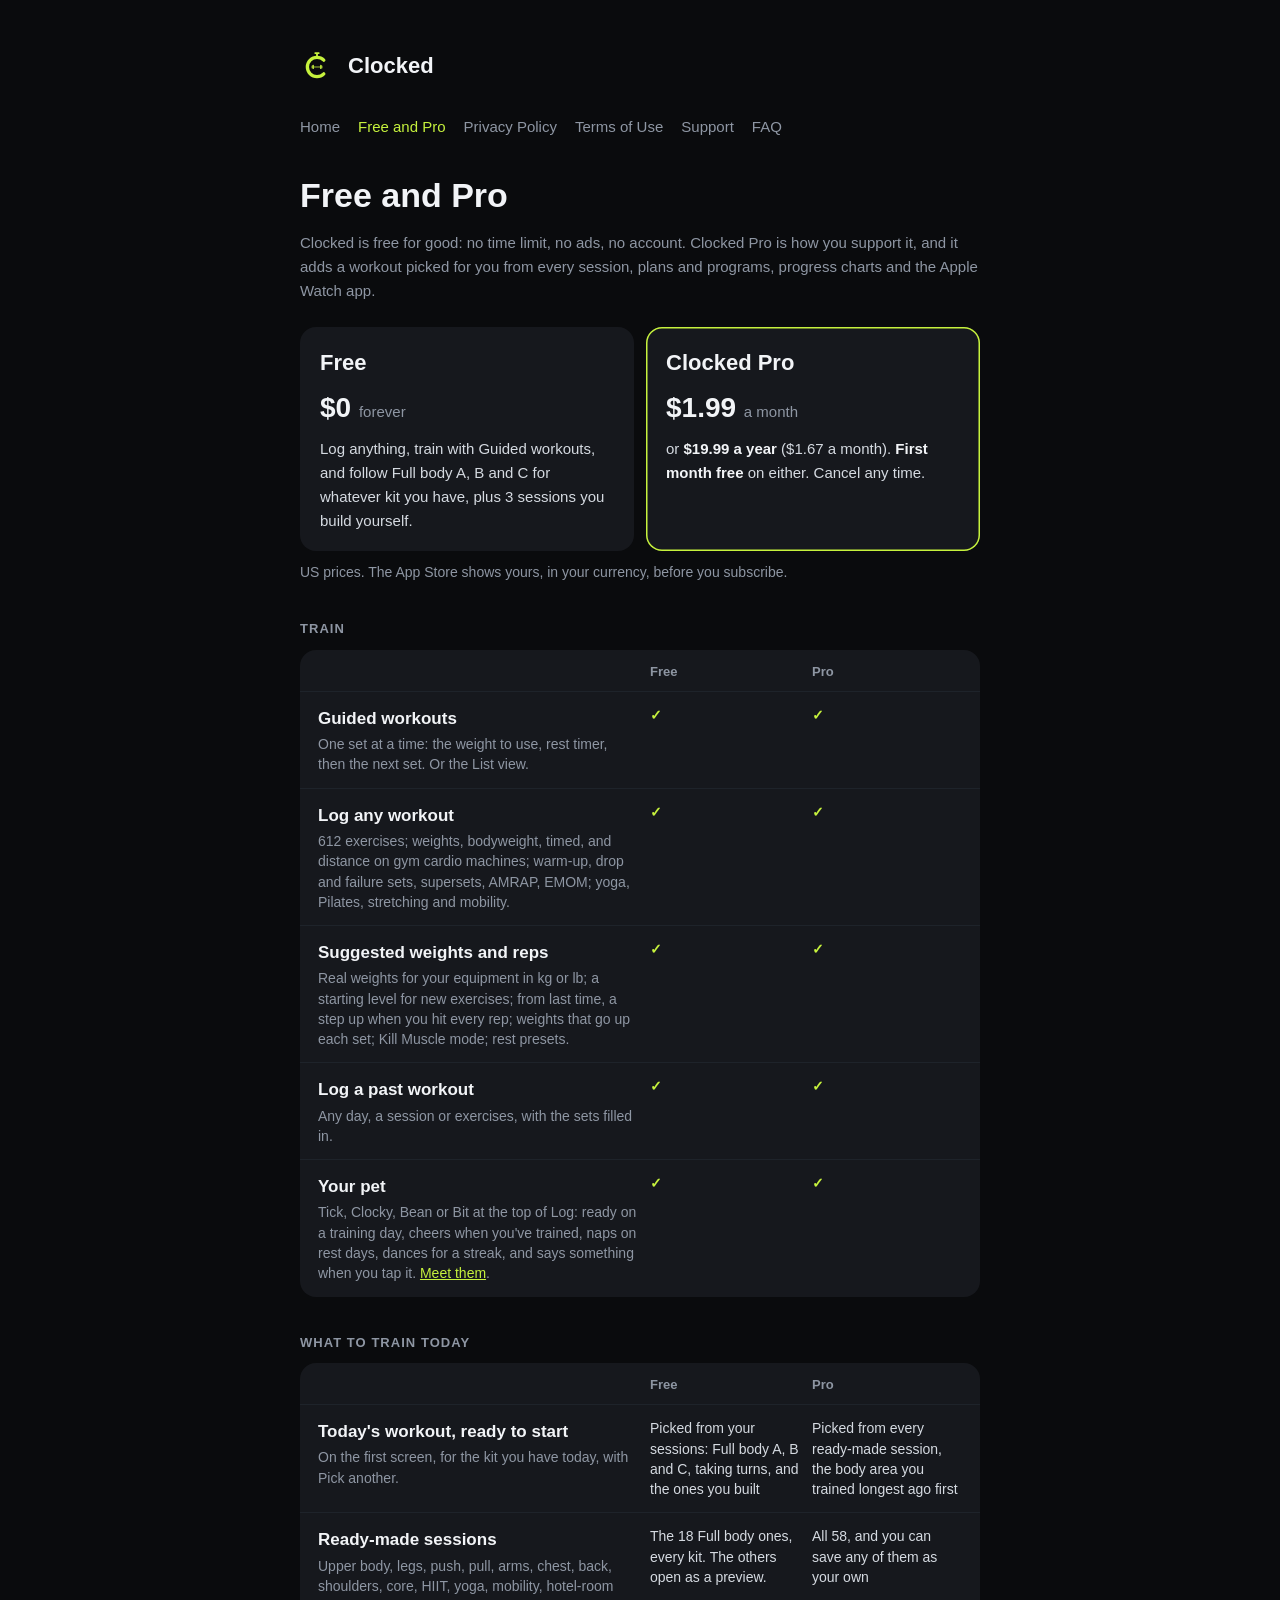
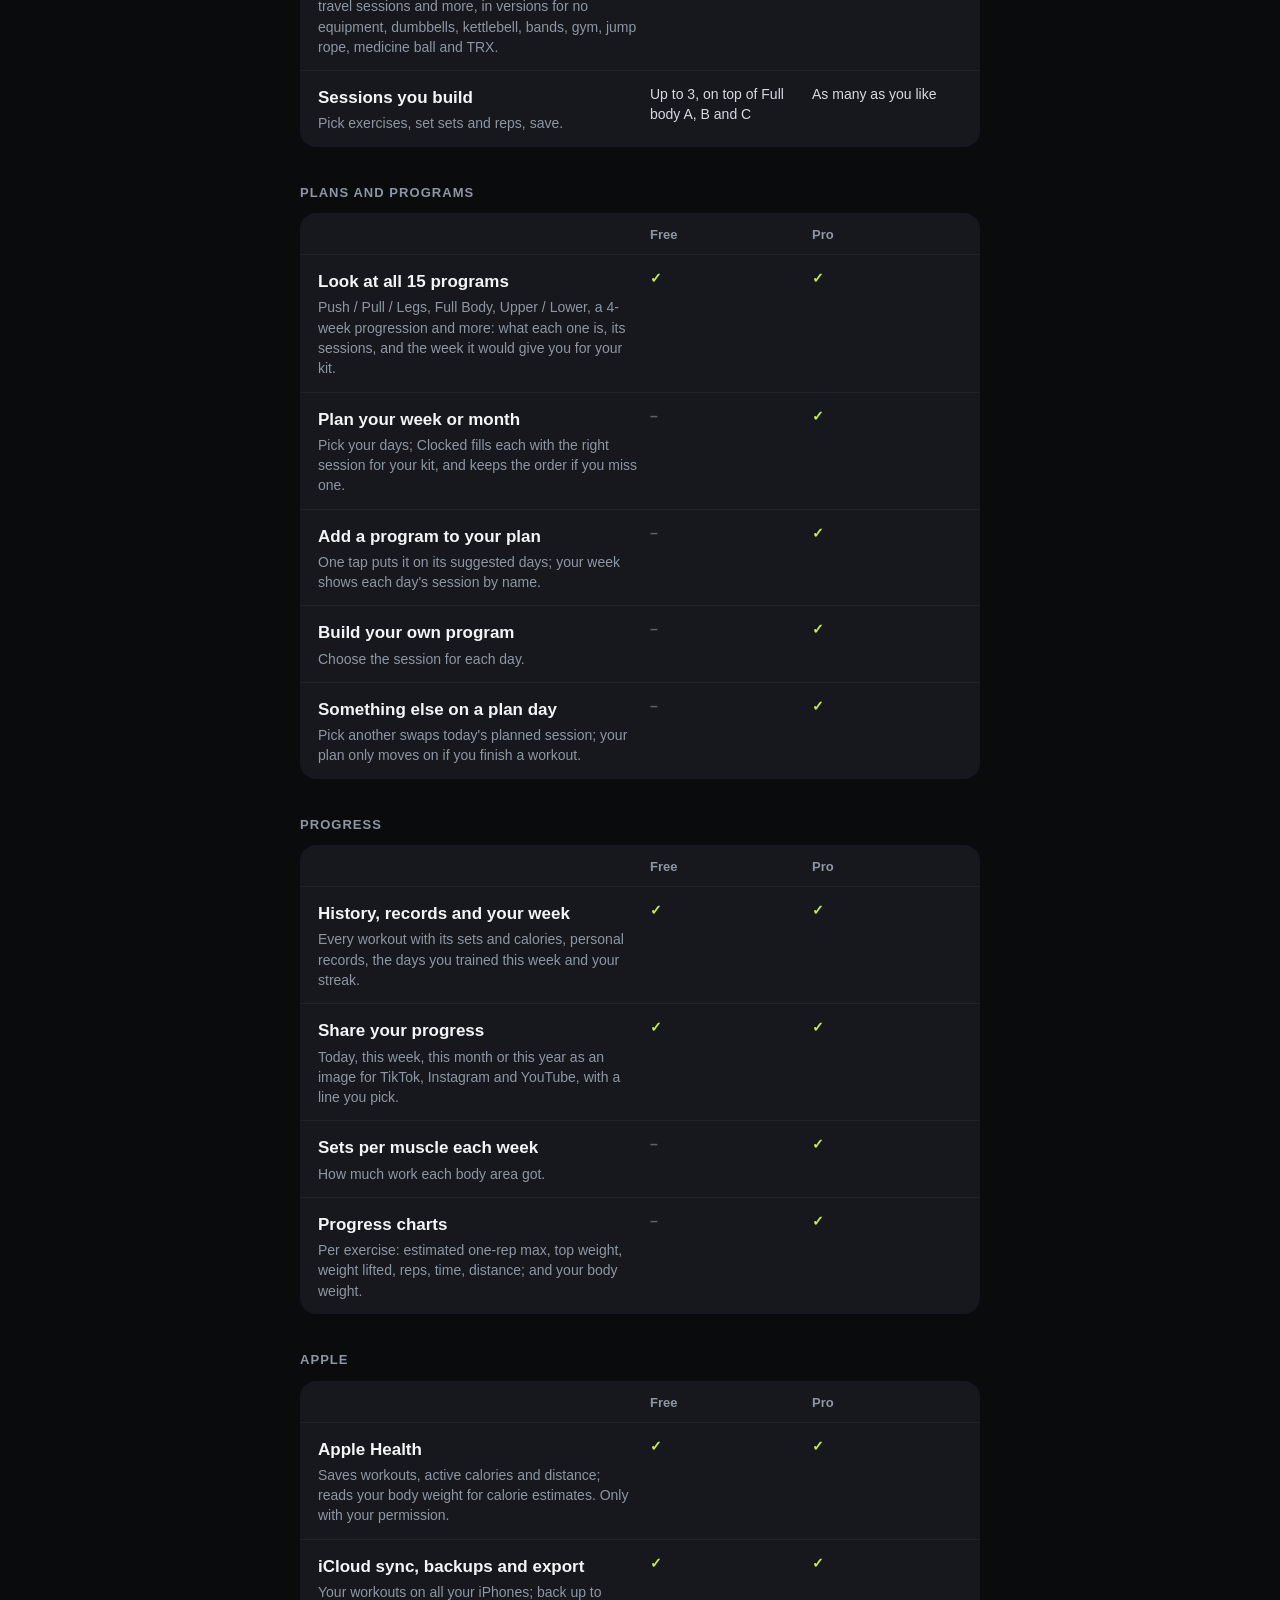
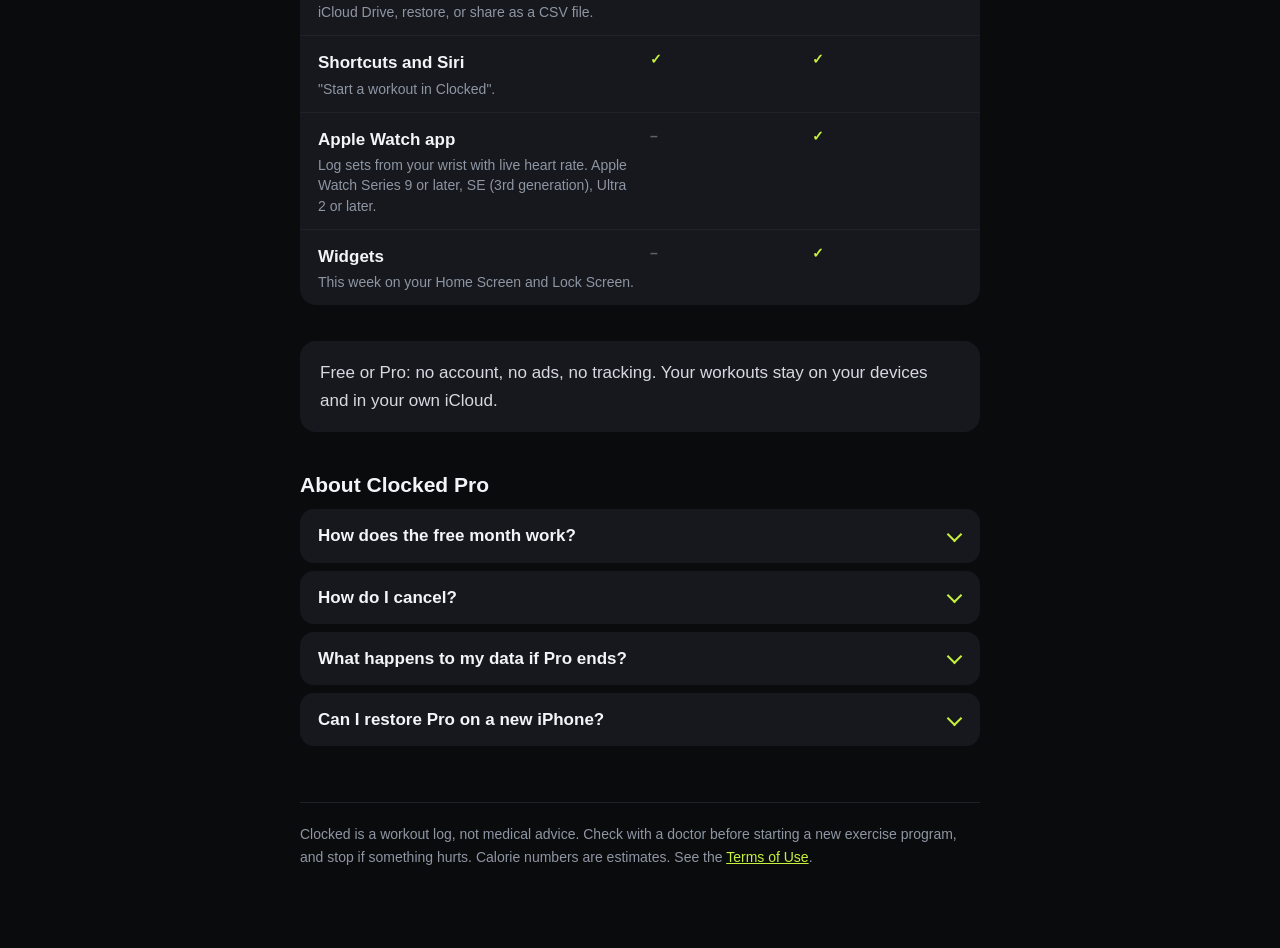
==== free-and-pro.html @ 3c55209e "612 exercises Co-Authored-By: Claude Opus 5.5 <noreply@anthropic.com>" ====
<!doctype html>
<html lang="en">
<head>
<meta charset="utf-8">
<meta name="viewport" content="width=device-width, initial-scale=1">
<title>Free and Pro · Clocked</title>
<link rel="icon" href="icon-180.png">
<link rel="apple-touch-icon" href="icon-180.png">
<meta name="description" content="What Clocked gives you for free, forever, and what Clocked Pro adds. Pro is $1.99 a month or $19.99 a year in the US, with the first month free.">
<link rel="stylesheet" href="style.css">
<style>
  .plans { display: grid; grid-template-columns: 1fr 1fr; gap: 12px; margin: 24px 0 8px; }
  .plan { background: var(--card); border-radius: 16px; padding: 18px 20px; }
  .plan.pro { box-shadow: inset 0 0 0 1.5px var(--accent); }
  .plan h2 { margin: 0 0 4px; font-size: 22px; }
  .plan .price { font-size: 28px; font-weight: 700; color: var(--text); margin: 6px 0 2px; }
  .plan .price small { font-size: 15px; font-weight: 500; color: var(--muted); }
  .plan p { margin: 6px 0 0; font-size: 15px; }
  .group { margin: 36px 0 0; }
  .group h3 { font-size: 13px; font-weight: 700; letter-spacing: 0.08em; text-transform: uppercase; color: var(--muted); margin: 0 0 10px; }
  .table { background: var(--card); border-radius: 16px; overflow: hidden; }
  .head, .row { display: grid; grid-template-columns: minmax(0, 1fr) 150px 150px; gap: 12px; padding: 13px 18px; align-items: start; }
  .head { font-size: 13px; font-weight: 700; color: var(--muted); padding-top: 12px; padding-bottom: 8px; }
  .row { border-top: 1px solid #1E232A; }
  .row .what b { display: block; color: var(--text); font-weight: 600; }
  .row .what span { display: block; color: var(--muted); font-size: 14px; line-height: 1.45; margin-top: 2px; }
  .cell { font-size: 14px; line-height: 1.45; color: #D5DAE1; }
  .yes { color: var(--accent); font-weight: 700; }
  .no { color: #5B626D; font-weight: 700; }
  .k { display: none; color: var(--muted); font-size: 12px; font-weight: 700; letter-spacing: 0.04em; text-transform: uppercase; }
  .note { font-size: 14px; color: var(--muted); margin-top: 10px; }
  @media (max-width: 560px) {
    .plans { grid-template-columns: 1fr; }
    .head { display: none; }
    .row { grid-template-columns: 1fr 1fr; }
    .row .what { grid-column: 1 / -1; }
    .k { display: block; margin-bottom: 2px; }
  }
</style>
</head>
<body>
<main>
<header><svg class="mark" viewBox="0 0 100 100" aria-hidden="true"><path d="M70.03 32.9 A28.32 28.32 0 1 0 70.03 72.96" fill="none" stroke="#C6F23D" stroke-width="9.77" stroke-linecap="round"/><path d="M35.94 52.93 H64.06" fill="none" stroke="#C6F23D" stroke-width="2.34" stroke-linecap="round"/><g fill="#C6F23D"><rect x="47.27" y="13.87" width="5.47" height="6.84" rx="0.98"/><rect x="42.19" y="9.77" width="15.62" height="4.88" rx="2.44"/><rect x="34.38" y="48.87" width="2.34" height="8.12" rx="0.94"/><rect x="37.03" y="46.68" width="3.75" height="12.5" rx="1.41"/><rect x="59.22" y="46.68" width="3.75" height="12.5" rx="1.41"/><rect x="63.28" y="48.87" width="2.34" height="8.12" rx="0.94"/></g></svg><a href="./">Clocked</a></header>
<nav><a href="./">Home</a><a href="free-and-pro.html" aria-current="page">Free and Pro</a><a href="privacy.html">Privacy Policy</a><a href="terms.html">Terms of Use</a><a href="support.html">Support</a><a href="support.html#faq">FAQ</a></nav>

<h1>Free and Pro</h1>
<p class="muted">Clocked is free for good: no time limit, no ads, no account. Clocked Pro is how you support it, and it adds a workout picked for you from every session, plans and programs, progress charts and the Apple Watch app.</p>

<div class="plans">
  <div class="plan">
    <h2>Free</h2>
    <div class="price">$0 <small>forever</small></div>
    <p>Log anything, train with Guided workouts, and follow Full body A, B and C for whatever kit you have, plus 3 sessions you build yourself.</p>
  </div>
  <div class="plan pro">
    <h2>Clocked Pro</h2>
    <div class="price">$1.99 <small>a month</small></div>
    <p>or <b style="color:var(--text)">$19.99 a year</b> ($1.67 a month). <b style="color:var(--text)">First month free</b> on either. Cancel any time.</p>
  </div>
</div>
<p class="note">US prices. The App Store shows yours, in your currency, before you subscribe.</p>

<div class="group">
  <h3>Train</h3>
  <div class="table">
    <div class="head"><span></span><span>Free</span><span>Pro</span></div>
    <div class="row"><div class="what"><b>Guided workouts</b><span>One set at a time: the weight to use, rest timer, then the next set. Or the List view.</span></div><div class="cell"><span class="k">Free</span><span class="yes">✓</span></div><div class="cell"><span class="k">Pro</span><span class="yes">✓</span></div></div>
    <div class="row"><div class="what"><b>Log any workout</b><span>612 exercises; weights, bodyweight, timed, and distance on gym cardio machines; warm-up, drop and failure sets, supersets, AMRAP, EMOM; yoga, Pilates, stretching and mobility.</span></div><div class="cell"><span class="k">Free</span><span class="yes">✓</span></div><div class="cell"><span class="k">Pro</span><span class="yes">✓</span></div></div>
    <div class="row"><div class="what"><b>Suggested weights and reps</b><span>Real weights for your equipment in kg or lb; a starting level for new exercises; from last time, a step up when you hit every rep; weights that go up each set; Kill Muscle mode; rest presets.</span></div><div class="cell"><span class="k">Free</span><span class="yes">✓</span></div><div class="cell"><span class="k">Pro</span><span class="yes">✓</span></div></div>
    <div class="row"><div class="what"><b>Log a past workout</b><span>Any day, a session or exercises, with the sets filled in.</span></div><div class="cell"><span class="k">Free</span><span class="yes">✓</span></div><div class="cell"><span class="k">Pro</span><span class="yes">✓</span></div></div>
    <div class="row"><div class="what"><b>Your pet</b><span>Tick, Clocky, Bean or Bit at the top of Log: ready on a training day, cheers when you've trained, naps on rest days, dances for a streak, and says something when you tap it. <a href="./#pets">Meet them</a>.</span></div><div class="cell"><span class="k">Free</span><span class="yes">✓</span></div><div class="cell"><span class="k">Pro</span><span class="yes">✓</span></div></div>
  </div>
</div>

<div class="group">
  <h3>What to train today</h3>
  <div class="table">
    <div class="head"><span></span><span>Free</span><span>Pro</span></div>
    <div class="row"><div class="what"><b>Today's workout, ready to start</b><span>On the first screen, for the kit you have today, with Pick another.</span></div><div class="cell"><span class="k">Free</span>Picked from your sessions: Full body A, B and C, taking turns, and the ones you built</div><div class="cell"><span class="k">Pro</span>Picked from every ready-made session, the body area you trained longest ago first</div></div>
    <div class="row"><div class="what"><b>Ready-made sessions</b><span>Upper body, legs, push, pull, arms, chest, back, shoulders, core, HIIT, yoga, mobility, hotel-room travel sessions and more, in versions for no equipment, dumbbells, kettlebell, bands, gym, jump rope, medicine ball and TRX.</span></div><div class="cell"><span class="k">Free</span>The 18 Full body ones, every kit. The others open as a preview.</div><div class="cell"><span class="k">Pro</span>All 58, and you can save any of them as your own</div></div>
    <div class="row"><div class="what"><b>Sessions you build</b><span>Pick exercises, set sets and reps, save.</span></div><div class="cell"><span class="k">Free</span>Up to 3, on top of Full body A, B and C</div><div class="cell"><span class="k">Pro</span>As many as you like</div></div>
  </div>
</div>

<div class="group">
  <h3>Plans and programs</h3>
  <div class="table">
    <div class="head"><span></span><span>Free</span><span>Pro</span></div>
    <div class="row"><div class="what"><b>Look at all 15 programs</b><span>Push / Pull / Legs, Full Body, Upper / Lower, a 4-week progression and more: what each one is, its sessions, and the week it would give you for your kit.</span></div><div class="cell"><span class="k">Free</span><span class="yes">✓</span></div><div class="cell"><span class="k">Pro</span><span class="yes">✓</span></div></div>
    <div class="row"><div class="what"><b>Plan your week or month</b><span>Pick your days; Clocked fills each with the right session for your kit, and keeps the order if you miss one.</span></div><div class="cell"><span class="k">Free</span><span class="no">–</span></div><div class="cell"><span class="k">Pro</span><span class="yes">✓</span></div></div>
    <div class="row"><div class="what"><b>Add a program to your plan</b><span>One tap puts it on its suggested days; your week shows each day's session by name.</span></div><div class="cell"><span class="k">Free</span><span class="no">–</span></div><div class="cell"><span class="k">Pro</span><span class="yes">✓</span></div></div>
    <div class="row"><div class="what"><b>Build your own program</b><span>Choose the session for each day.</span></div><div class="cell"><span class="k">Free</span><span class="no">–</span></div><div class="cell"><span class="k">Pro</span><span class="yes">✓</span></div></div>
    <div class="row"><div class="what"><b>Something else on a plan day</b><span>Pick another swaps today's planned session; your plan only moves on if you finish a workout.</span></div><div class="cell"><span class="k">Free</span><span class="no">–</span></div><div class="cell"><span class="k">Pro</span><span class="yes">✓</span></div></div>
  </div>
</div>

<div class="group">
  <h3>Progress</h3>
  <div class="table">
    <div class="head"><span></span><span>Free</span><span>Pro</span></div>
    <div class="row"><div class="what"><b>History, records and your week</b><span>Every workout with its sets and calories, personal records, the days you trained this week and your streak.</span></div><div class="cell"><span class="k">Free</span><span class="yes">✓</span></div><div class="cell"><span class="k">Pro</span><span class="yes">✓</span></div></div>
    <div class="row"><div class="what"><b>Share your progress</b><span>Today, this week, this month or this year as an image for TikTok, Instagram and YouTube, with a line you pick.</span></div><div class="cell"><span class="k">Free</span><span class="yes">✓</span></div><div class="cell"><span class="k">Pro</span><span class="yes">✓</span></div></div>
    <div class="row"><div class="what"><b>Sets per muscle each week</b><span>How much work each body area got.</span></div><div class="cell"><span class="k">Free</span><span class="no">–</span></div><div class="cell"><span class="k">Pro</span><span class="yes">✓</span></div></div>
    <div class="row"><div class="what"><b>Progress charts</b><span>Per exercise: estimated one-rep max, top weight, weight lifted, reps, time, distance; and your body weight.</span></div><div class="cell"><span class="k">Free</span><span class="no">–</span></div><div class="cell"><span class="k">Pro</span><span class="yes">✓</span></div></div>
  </div>
</div>

<div class="group">
  <h3>Apple</h3>
  <div class="table">
    <div class="head"><span></span><span>Free</span><span>Pro</span></div>
    <div class="row"><div class="what"><b>Apple Health</b><span>Saves workouts, active calories and distance; reads your body weight for calorie estimates. Only with your permission.</span></div><div class="cell"><span class="k">Free</span><span class="yes">✓</span></div><div class="cell"><span class="k">Pro</span><span class="yes">✓</span></div></div>
    <div class="row"><div class="what"><b>iCloud sync, backups and export</b><span>Your workouts on all your iPhones; back up to iCloud Drive, restore, or share as a CSV file.</span></div><div class="cell"><span class="k">Free</span><span class="yes">✓</span></div><div class="cell"><span class="k">Pro</span><span class="yes">✓</span></div></div>
    <div class="row"><div class="what"><b>Shortcuts and Siri</b><span>"Start a workout in Clocked".</span></div><div class="cell"><span class="k">Free</span><span class="yes">✓</span></div><div class="cell"><span class="k">Pro</span><span class="yes">✓</span></div></div>
    <div class="row"><div class="what"><b>Apple Watch app</b><span>Log sets from your wrist with live heart rate. Apple Watch Series 9 or later, SE (3rd generation), Ultra 2 or later.</span></div><div class="cell"><span class="k">Free</span><span class="no">–</span></div><div class="cell"><span class="k">Pro</span><span class="yes">✓</span></div></div>
    <div class="row"><div class="what"><b>Widgets</b><span>This week on your Home Screen and Lock Screen.</span></div><div class="cell"><span class="k">Free</span><span class="no">–</span></div><div class="cell"><span class="k">Pro</span><span class="yes">✓</span></div></div>
  </div>
</div>

<div class="card" style="margin-top:36px">
<p style="margin:0">Free or Pro: no account, no ads, no tracking. Your workouts stay on your devices and in your own iCloud.</p>
</div>

<h2>About Clocked Pro</h2>
<div class="faq">
<details><summary>How does the free month work?</summary><p>New subscribers get the first month free on the yearly or the monthly plan. You'll see the price before you confirm. Cancel at least 24 hours before the month ends and you won't be charged.</p></details>
<details><summary>How do I cancel?</summary><p>In iPhone Settings → your name → Subscriptions → Clocked, or in Clocked → Settings → Clocked Pro → Manage subscription. Pro stays until the end of the period you've paid for.</p></details>
<details><summary>What happens to my data if Pro ends?</summary><p>Nothing is deleted. Every workout, record and session stays, and everything in the Free column keeps working. A plan you made waits until Pro comes back, and your Apple Watch, widgets and charts come back too.</p></details>
<details><summary>Can I restore Pro on a new iPhone?</summary><p>Yes. Sign in with the same Apple Account, then Clocked → Settings → Clocked Pro → Restore purchases.</p></details>
</div>

<footer>Clocked is a workout log, not medical advice. Check with a doctor before starting a new exercise program, and stop if something hurts. Calorie numbers are estimates. See the <a href="terms.html">Terms of Use</a>.</footer>
</main>
</body>
</html>
---- style.css ----
:root {
  --bg: #0A0B0D; --card: #16181D; --text: #F2F4F7; --muted: #8E96A3; --accent: #C6F23D;
}
* { box-sizing: border-box; }
html { -webkit-text-size-adjust: 100%; }
body {
  margin: 0; background: var(--bg); color: var(--text);
  font: 17px/1.6 -apple-system, BlinkMacSystemFont, "SF Pro Text", "Segoe UI", Roboto, sans-serif;
}
main { max-width: 720px; margin: 0 auto; padding: 48px 20px 80px; }
header { display: flex; align-items: center; gap: 14px; margin-bottom: 32px; }
header a { color: var(--text); text-decoration: none; font-weight: 700; font-size: 22px; }
.mark { width: 34px; height: 34px; }
nav { display: flex; flex-wrap: wrap; gap: 8px 18px; margin: 0 0 36px; }
nav a { color: var(--muted); text-decoration: none; font-size: 15px; }
nav a:hover, nav a[aria-current] { color: var(--accent); }
h1 { font-size: 34px; line-height: 1.2; margin: 0 0 8px; }
h2 { font-size: 21px; margin: 36px 0 8px; }
p, li { color: #D5DAE1; }
.muted, .meta { color: var(--muted); font-size: 15px; }
a { color: var(--accent); }
.card { background: var(--card); border-radius: 16px; padding: 18px 20px; margin: 20px 0; }
ul { padding-left: 22px; }
.hero { text-align: center; padding: 40px 0 8px; }
.hero .mark { width: 96px; height: 96px; }
.hero h1 { font-size: 44px; margin-top: 16px; }
.features { display: grid; gap: 10px; margin: 24px 0; padding: 0; list-style: none; }
.features li { background: var(--card); border-radius: 14px; padding: 12px 16px; color: var(--text); }
.links { display: grid; gap: 12px; margin-top: 36px; }
.links a { display: block; background: var(--card); border-radius: 16px; padding: 16px 20px; color: var(--text); text-decoration: none; font-weight: 600; }
.links a span { display: block; color: var(--muted); font-weight: 400; font-size: 15px; }
footer { margin-top: 56px; color: var(--muted); font-size: 14px; border-top: 1px solid #1E232A; padding-top: 20px; }
.faq { margin: 8px 0 0; }
.faq h3 { font-size: 13px; font-weight: 700; letter-spacing: 0.08em; text-transform: uppercase; color: var(--muted); margin: 28px 0 8px; }
.faq details { background: var(--card); border-radius: 14px; margin: 8px 0; }
.faq summary { list-style: none; cursor: pointer; position: relative; min-height: 48px; padding: 13px 48px 13px 18px; font-weight: 600; color: var(--text); border-radius: 14px; }
.faq summary::-webkit-details-marker { display: none; }
.faq summary::after { content: ""; position: absolute; right: 20px; top: 50%; width: 9px; height: 9px; margin-top: -7px; border-right: 2px solid var(--accent); border-bottom: 2px solid var(--accent); transform: rotate(45deg); transition: transform 0.2s ease; }
.faq details[open] summary::after { margin-top: -2px; transform: rotate(-135deg); }
.faq summary:hover { color: var(--accent); }
.faq summary:focus-visible { outline: 2px solid var(--accent); outline-offset: 2px; }
.faq details > p, .faq details > ul { margin: 0; padding: 0 18px 16px; }
.faq details > ul { padding-left: 40px; }
.faq details > p + p { padding-top: 0; margin-top: -6px; }
.more { margin: 16px 0 0; }
/* Pets: one hops across the stage, turns round at the edges and spins into the next every 3 seconds (Tick, Clocky,
   Bean, Bit); the lineup bobs and blinks. CSS only, still with Reduce Motion. */
.pet-stage { position: relative; height: 220px; background: var(--card); border-radius: 16px; margin: 16px 0 12px; overflow: hidden; }
.pet-stage::after { content: ""; position: absolute; left: 16px; right: 16px; bottom: 30px; height: 2px; border-radius: 1px; background: #22262E; }
.pet-runner { position: absolute; bottom: 24px; left: 12px; width: 124px; height: 124px; animation: pet-run 12s ease-in-out infinite; }
.pet-hop { position: relative; width: 100%; height: 100%; transform-origin: 50% 100%; animation: pet-hop .75s cubic-bezier(.3, 0, .7, 1) infinite; }
.pet-layer { position: absolute; inset: 0; opacity: 0; transform-origin: 50% 70%;
  animation: pet-turn 12s steps(1, end) infinite, pet-arrive 3s ease-out infinite; }
.pet-layer.pet-tick { opacity: 1; animation-delay: 0s, 0s; }
.pet-layer.pet-clocky { animation-delay: -9s, 0s; }
.pet-layer.pet-bean { animation-delay: -6s, 0s; }
.pet-layer.pet-bit { animation-delay: -3s, 0s; }
.pet-svg { display: block; width: 100%; height: 100%; overflow: visible; }
.pet-stage .arm-l, .pet-stage .arm-r { transform-box: view-box; }
.pet-stage .arm-l { animation: pet-wave-l .75s ease-in-out infinite; }
.pet-stage .arm-r { animation: pet-wave-r .75s ease-in-out infinite; }
.pet-stage .pet-bit .arm-l, .pet-stage .pet-bit .arm-r { animation-name: pet-pixel-arm; animation-timing-function: steps(2, jump-none); }
.pet-stage .lift { animation: pet-lift .75s ease-in-out infinite; }
.pet-poof { position: absolute; left: 50%; top: 52%; width: 84px; height: 84px; margin: -42px 0 0 -42px; border-radius: 50%;
  border: 3px solid var(--accent); opacity: 0; animation: pet-poof 3s ease-out infinite; }
.pet-lineup { display: grid; grid-template-columns: repeat(4, minmax(0, 1fr)); gap: 10px; margin: 0 0 4px; }
.pet-pick { margin: 0; background: var(--card); border-radius: 14px; padding: 12px 4px 10px; text-align: center; }
.pet-pick .pet-svg { width: 64px; height: 64px; margin: 0 auto; animation: pet-bob 2.6s ease-in-out infinite; }
.pet-pick:nth-child(2) .pet-svg { animation-delay: -.65s; }
.pet-pick:nth-child(3) .pet-svg { animation-delay: -1.3s; }
.pet-pick:nth-child(4) .pet-svg { animation-delay: -1.95s; animation-timing-function: steps(2, jump-none); }
.pet-pick .eyes { transform-box: fill-box; transform-origin: center; animation: pet-blink 4.2s infinite; }
.pet-pick:nth-child(odd) .eyes { animation-delay: -2.1s; }
.pet-pick figcaption { margin-top: 4px; font-size: 14px; font-weight: 600; color: var(--text); }
@keyframes pet-run {
  0% { left: 12px; transform: scaleX(1); }
  45% { left: calc(100% - 136px); transform: scaleX(1); }
  50% { left: calc(100% - 136px); transform: scaleX(-1); }
  95% { left: 12px; transform: scaleX(-1); }
  100% { left: 12px; transform: scaleX(1); }
}
@keyframes pet-hop {
  0%, 100% { transform: translateY(0) scale(1.1, .88); }
  14% { transform: translateY(-8px) scale(.92, 1.1); }
  50% { transform: translateY(-48px) scale(1, 1); }
  86% { transform: translateY(-6px) scale(.95, 1.06); }
}
@keyframes pet-turn { 0% { opacity: 1; } 25%, 100% { opacity: 0; } }
@keyframes pet-arrive {
  0% { transform: scale(.2) rotate(-200deg); }
  10% { transform: scale(1.15) rotate(14deg); }
  16% { transform: scale(1) rotate(0); }
  70% { transform: rotate(0); }
  78% { transform: rotate(-12deg); }
  86% { transform: rotate(12deg); }
  94%, 100% { transform: rotate(0); }
}
@keyframes pet-wave-l { 0%, 100% { transform: rotate(0); } 50% { transform: rotate(140deg); } }
@keyframes pet-wave-r { 0%, 100% { transform: rotate(0); } 50% { transform: rotate(-140deg); } }
@keyframes pet-pixel-arm { 0%, 100% { transform: translateY(0); } 50% { transform: translateY(-12px); } }
@keyframes pet-lift { 0%, 100% { transform: translateY(0); } 50% { transform: translateY(-58px); } }
@keyframes pet-poof { 0% { opacity: .9; transform: scale(.2); } 14% { opacity: 0; transform: scale(1.6); } 100% { opacity: 0; transform: scale(1.6); } }
@keyframes pet-bob { 0%, 100% { transform: translateY(0); } 50% { transform: translateY(-5px); } }
@keyframes pet-blink { 0%, 92%, 100% { transform: scaleY(1); } 95% { transform: scaleY(.1); } }
@media (prefers-reduced-motion: reduce) {
  .faq summary::after { transition: none; }
  .pet-stage *, .pet-lineup * { animation: none !important; }
  .pet-runner { left: calc(50% - 62px); }
}
@media (max-width: 480px) { h1 { font-size: 30px; } .hero h1 { font-size: 38px; } .faq summary { padding-left: 16px; } }
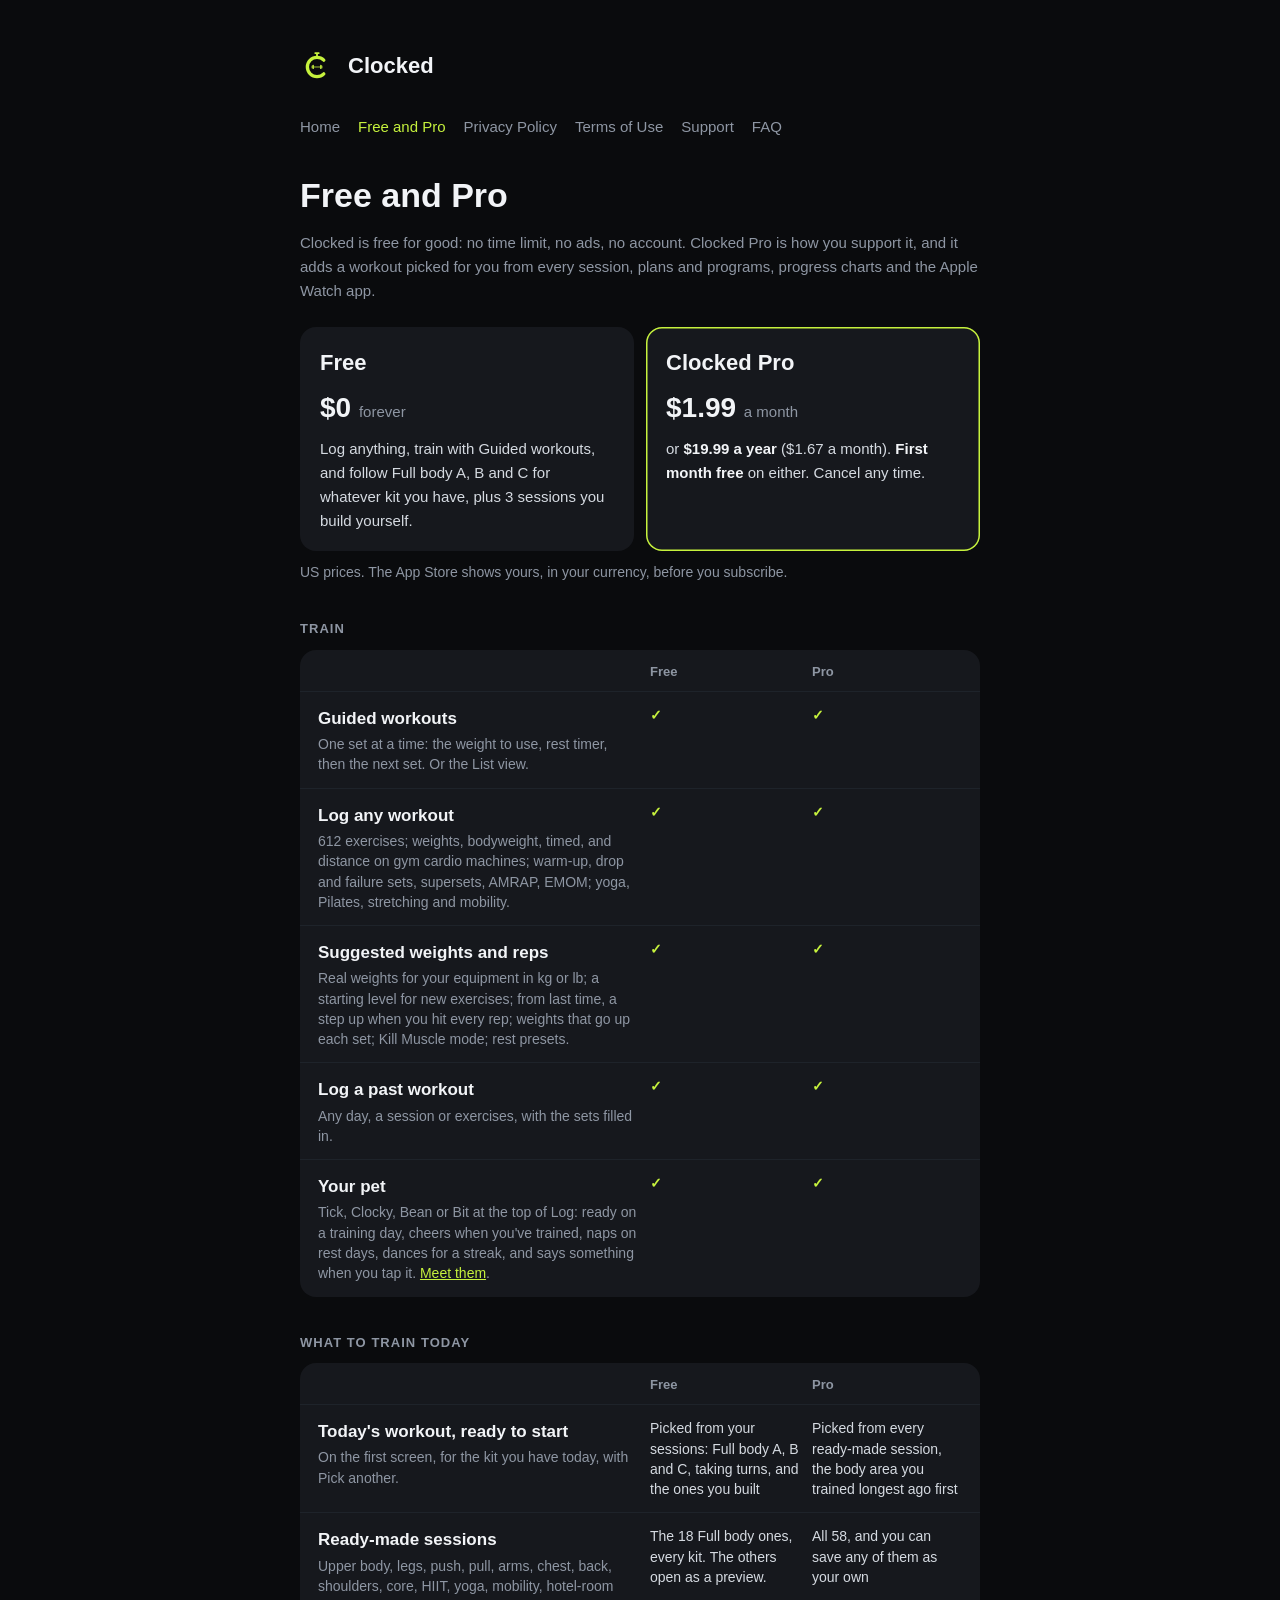
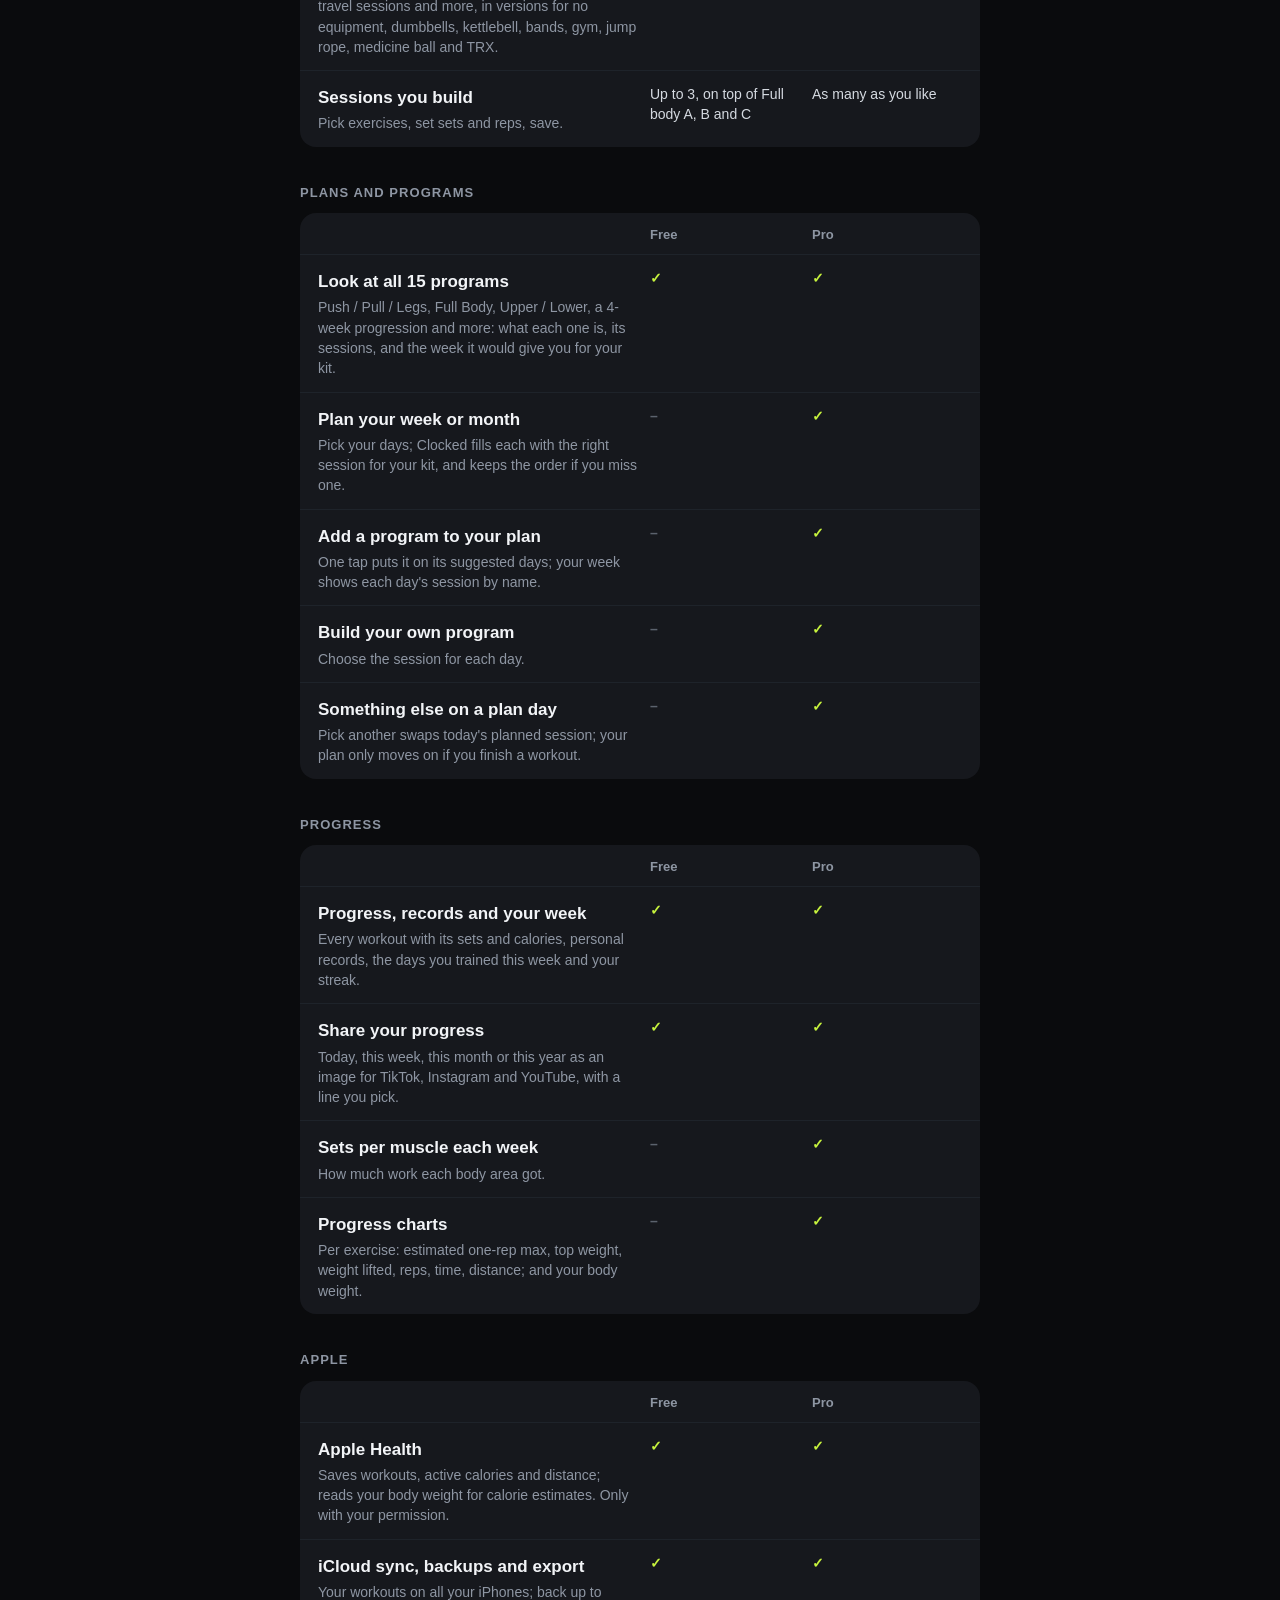
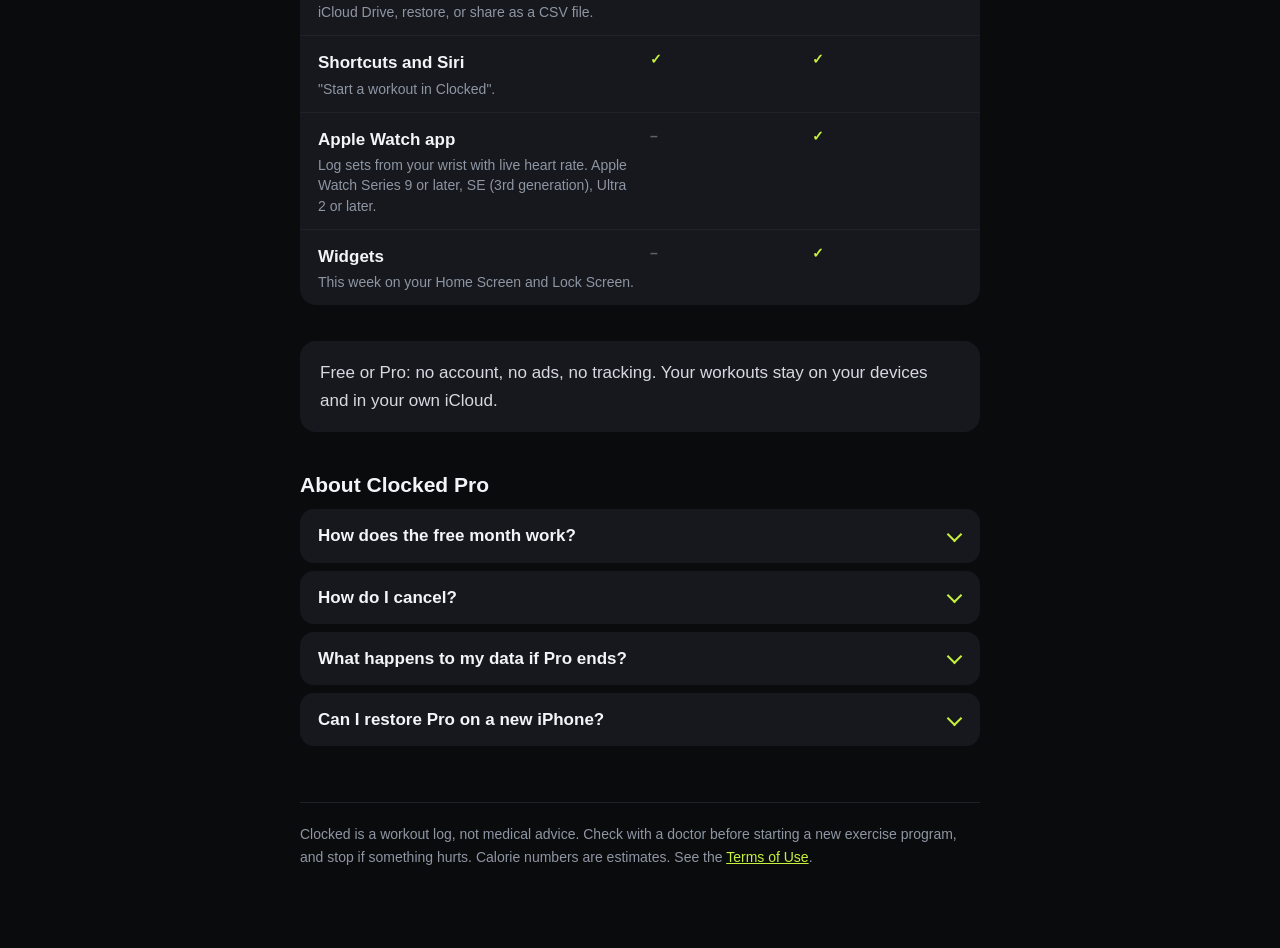
==== commit 098bce0d: "FAQ and Free and Pro: Today, Library, Progress, You; Simple home gym Co-Authored-By: Claude Opus 5.5" ====
--- a/free-and-pro.html
+++ b/free-and-pro.html
@@ -98,7 +98,7 @@
   <h3>Progress</h3>
   <div class="table">
     <div class="head"><span></span><span>Free</span><span>Pro</span></div>
-    <div class="row"><div class="what"><b>History, records and your week</b><span>Every workout with its sets and calories, personal records, the days you trained this week and your streak.</span></div><div class="cell"><span class="k">Free</span><span class="yes">✓</span></div><div class="cell"><span class="k">Pro</span><span class="yes">✓</span></div></div>
+    <div class="row"><div class="what"><b>Progress, records and your week</b><span>Every workout with its sets and calories, personal records, the days you trained this week and your streak.</span></div><div class="cell"><span class="k">Free</span><span class="yes">✓</span></div><div class="cell"><span class="k">Pro</span><span class="yes">✓</span></div></div>
     <div class="row"><div class="what"><b>Share your progress</b><span>Today, this week, this month or this year as an image for TikTok, Instagram and YouTube, with a line you pick.</span></div><div class="cell"><span class="k">Free</span><span class="yes">✓</span></div><div class="cell"><span class="k">Pro</span><span class="yes">✓</span></div></div>
     <div class="row"><div class="what"><b>Sets per muscle each week</b><span>How much work each body area got.</span></div><div class="cell"><span class="k">Free</span><span class="no">–</span></div><div class="cell"><span class="k">Pro</span><span class="yes">✓</span></div></div>
     <div class="row"><div class="what"><b>Progress charts</b><span>Per exercise: estimated one-rep max, top weight, weight lifted, reps, time, distance; and your body weight.</span></div><div class="cell"><span class="k">Free</span><span class="no">–</span></div><div class="cell"><span class="k">Pro</span><span class="yes">✓</span></div></div>
@@ -124,9 +124,9 @@
 <h2>About Clocked Pro</h2>
 <div class="faq">
 <details><summary>How does the free month work?</summary><p>New subscribers get the first month free on the yearly or the monthly plan. You'll see the price before you confirm. Cancel at least 24 hours before the month ends and you won't be charged.</p></details>
-<details><summary>How do I cancel?</summary><p>In iPhone Settings → your name → Subscriptions → Clocked, or in Clocked → Settings → Clocked Pro → Manage subscription. Pro stays until the end of the period you've paid for.</p></details>
+<details><summary>How do I cancel?</summary><p>In iPhone Settings → your name → Subscriptions → Clocked, or in Clocked → You → Clocked Pro → Manage subscription. Pro stays until the end of the period you've paid for.</p></details>
 <details><summary>What happens to my data if Pro ends?</summary><p>Nothing is deleted. Every workout, record and session stays, and everything in the Free column keeps working. A plan you made waits until Pro comes back, and your Apple Watch, widgets and charts come back too.</p></details>
-<details><summary>Can I restore Pro on a new iPhone?</summary><p>Yes. Sign in with the same Apple Account, then Clocked → Settings → Clocked Pro → Restore purchases.</p></details>
+<details><summary>Can I restore Pro on a new iPhone?</summary><p>Yes. Sign in with the same Apple Account, then Clocked → You → Clocked Pro → Restore purchases.</p></details>
 </div>
 
 <footer>Clocked is a workout log, not medical advice. Check with a doctor before starting a new exercise program, and stop if something hurts. Calorie numbers are estimates. See the <a href="terms.html">Terms of Use</a>.</footer>
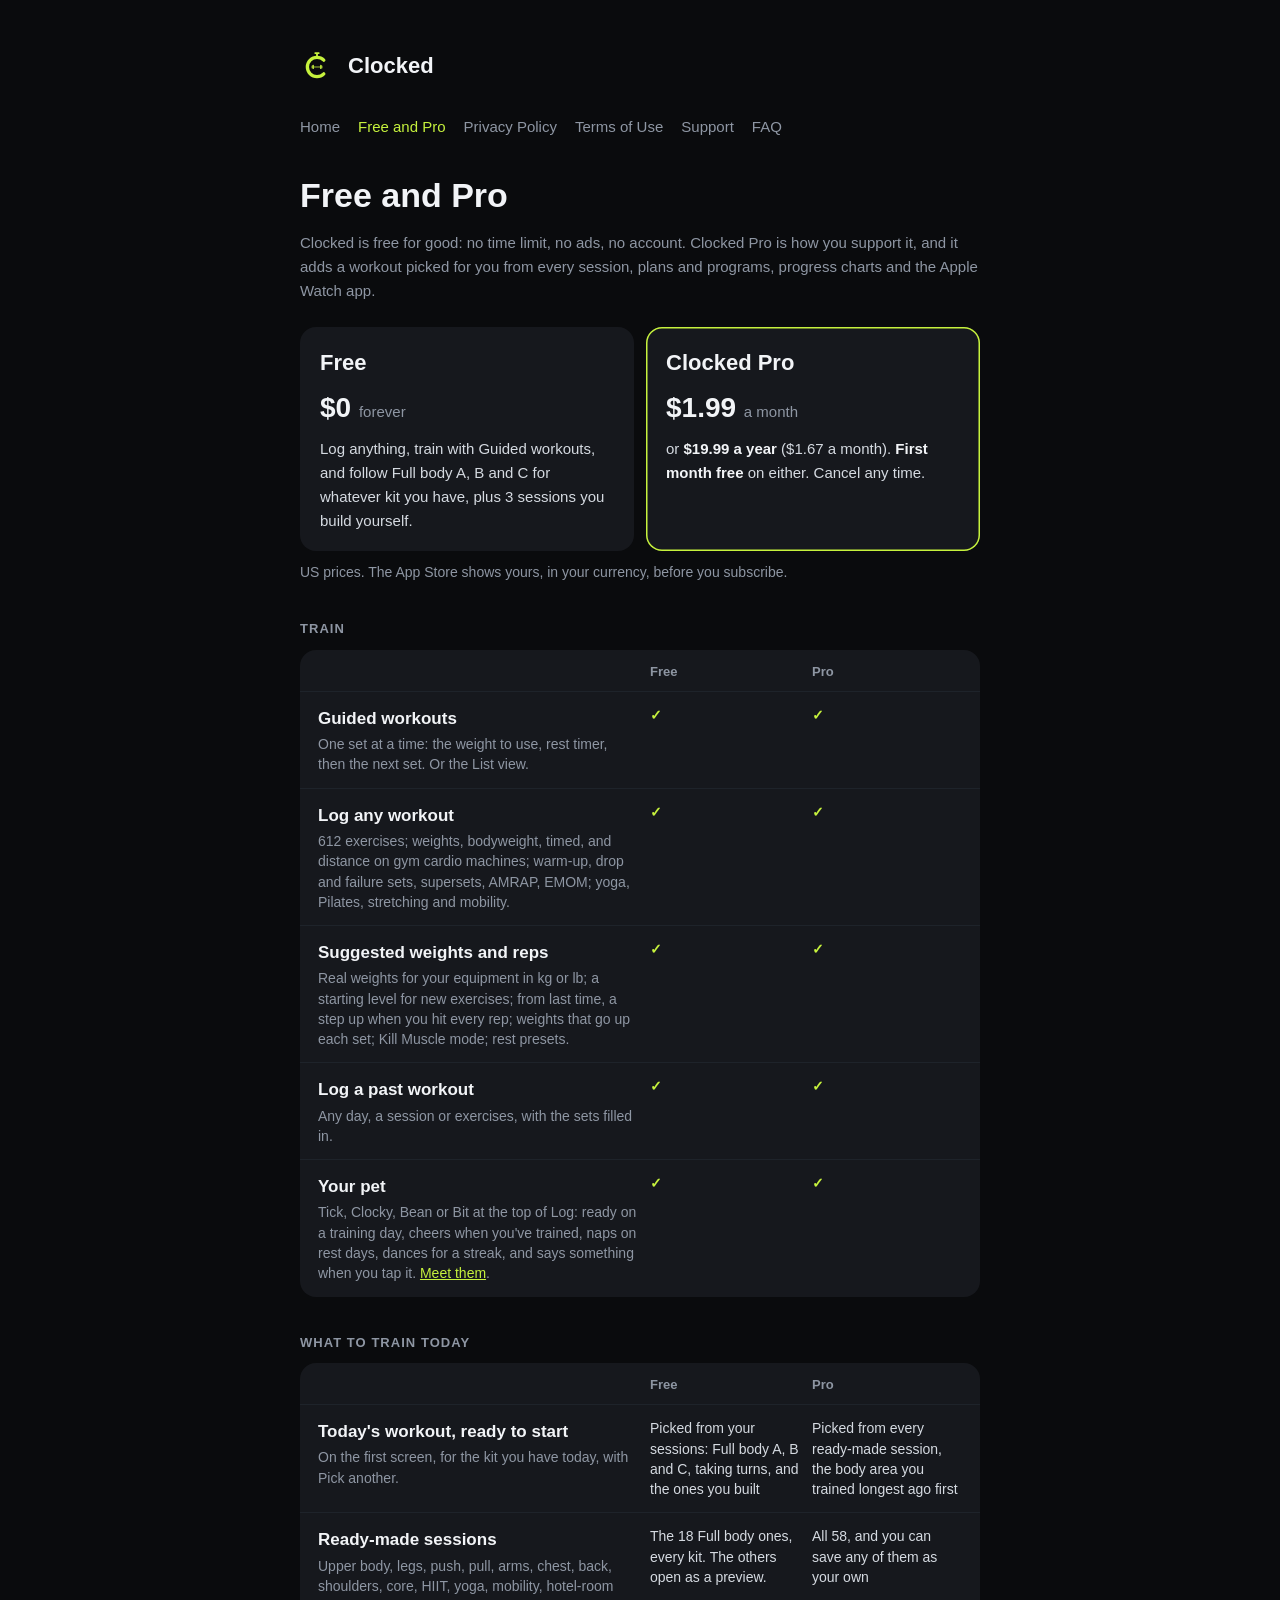
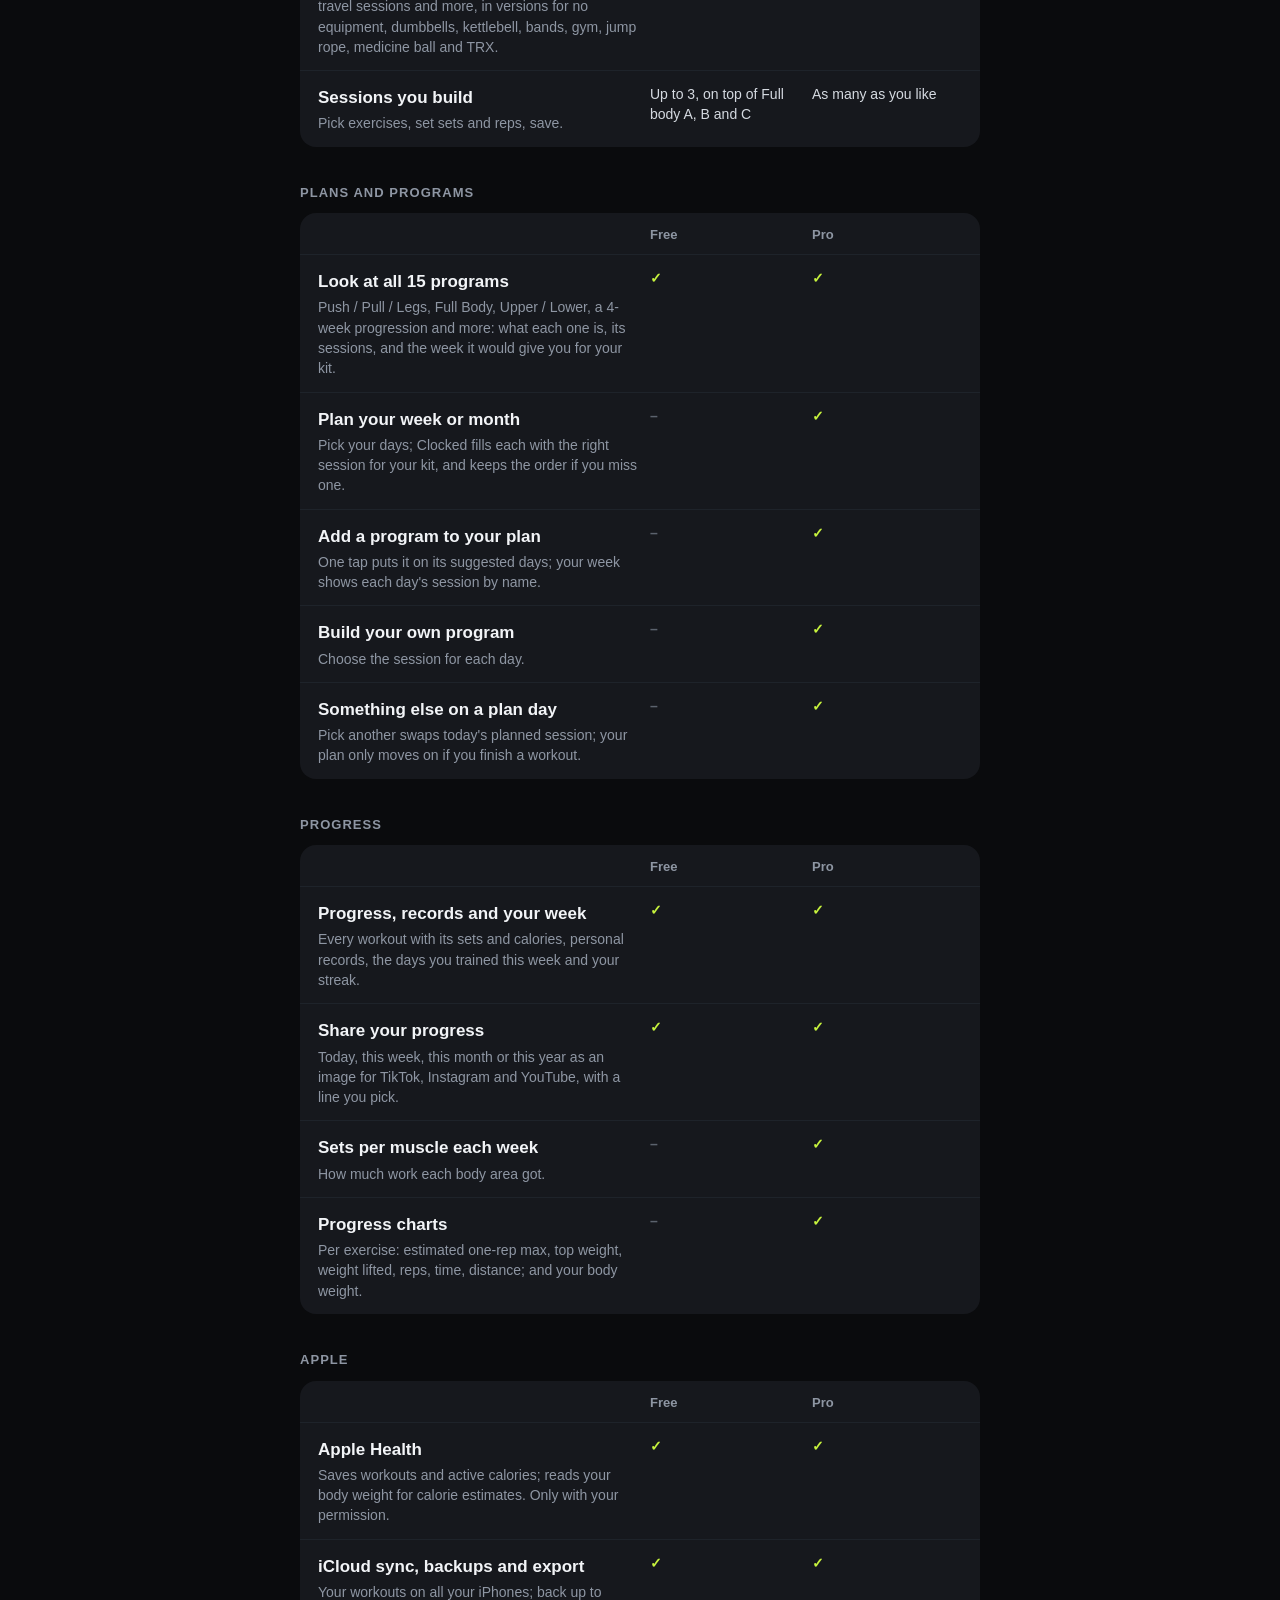
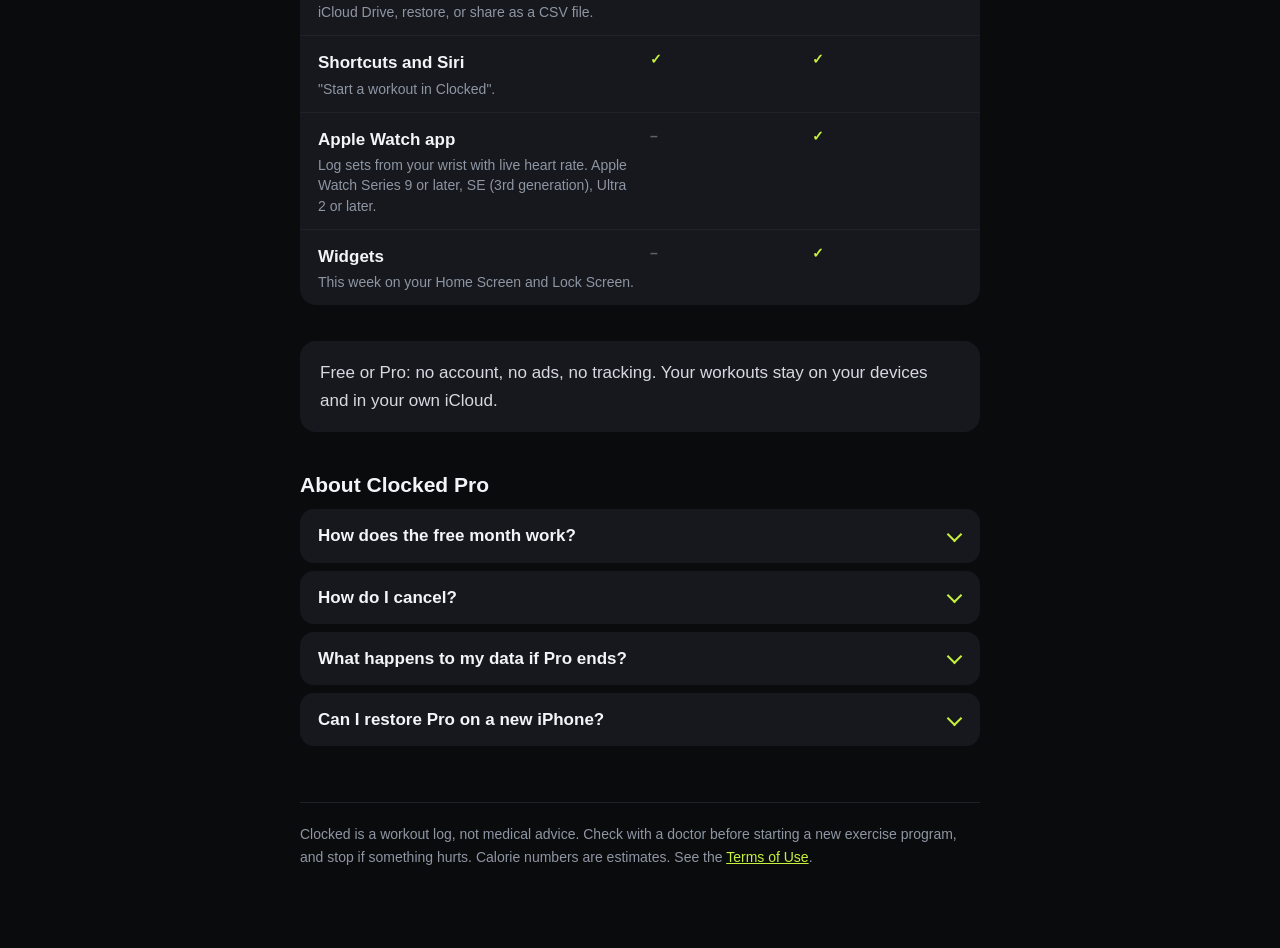
==== commit 4959e5d9: "Home, Free and Pro, Privacy: no distance saved to Health; Health's body weight comes first Co-Author" ====
--- a/free-and-pro.html
+++ b/free-and-pro.html
@@ -109,7 +109,7 @@
   <h3>Apple</h3>
   <div class="table">
     <div class="head"><span></span><span>Free</span><span>Pro</span></div>
-    <div class="row"><div class="what"><b>Apple Health</b><span>Saves workouts, active calories and distance; reads your body weight for calorie estimates. Only with your permission.</span></div><div class="cell"><span class="k">Free</span><span class="yes">✓</span></div><div class="cell"><span class="k">Pro</span><span class="yes">✓</span></div></div>
+    <div class="row"><div class="what"><b>Apple Health</b><span>Saves workouts and active calories; reads your body weight for calorie estimates. Only with your permission.</span></div><div class="cell"><span class="k">Free</span><span class="yes">✓</span></div><div class="cell"><span class="k">Pro</span><span class="yes">✓</span></div></div>
     <div class="row"><div class="what"><b>iCloud sync, backups and export</b><span>Your workouts on all your iPhones; back up to iCloud Drive, restore, or share as a CSV file.</span></div><div class="cell"><span class="k">Free</span><span class="yes">✓</span></div><div class="cell"><span class="k">Pro</span><span class="yes">✓</span></div></div>
     <div class="row"><div class="what"><b>Shortcuts and Siri</b><span>"Start a workout in Clocked".</span></div><div class="cell"><span class="k">Free</span><span class="yes">✓</span></div><div class="cell"><span class="k">Pro</span><span class="yes">✓</span></div></div>
     <div class="row"><div class="what"><b>Apple Watch app</b><span>Log sets from your wrist with live heart rate. Apple Watch Series 9 or later, SE (3rd generation), Ultra 2 or later.</span></div><div class="cell"><span class="k">Free</span><span class="no">–</span></div><div class="cell"><span class="k">Pro</span><span class="yes">✓</span></div></div>
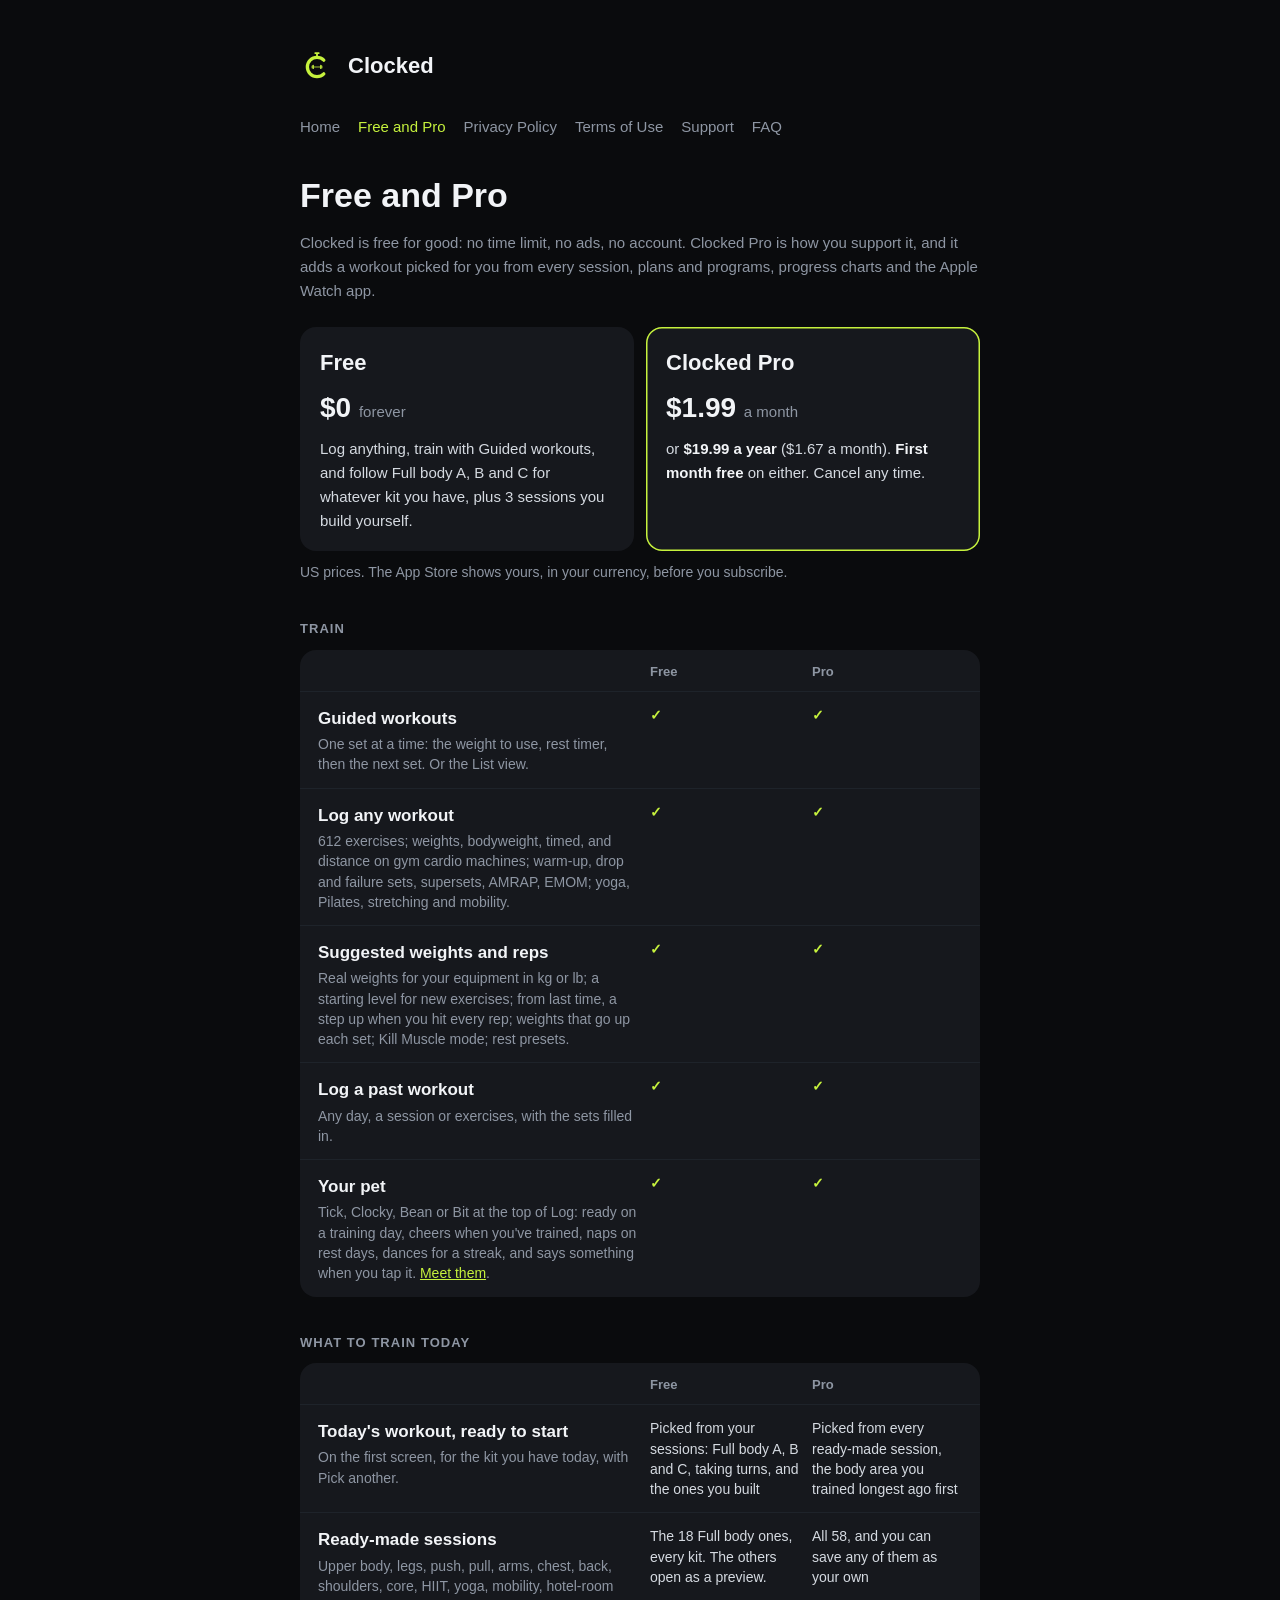
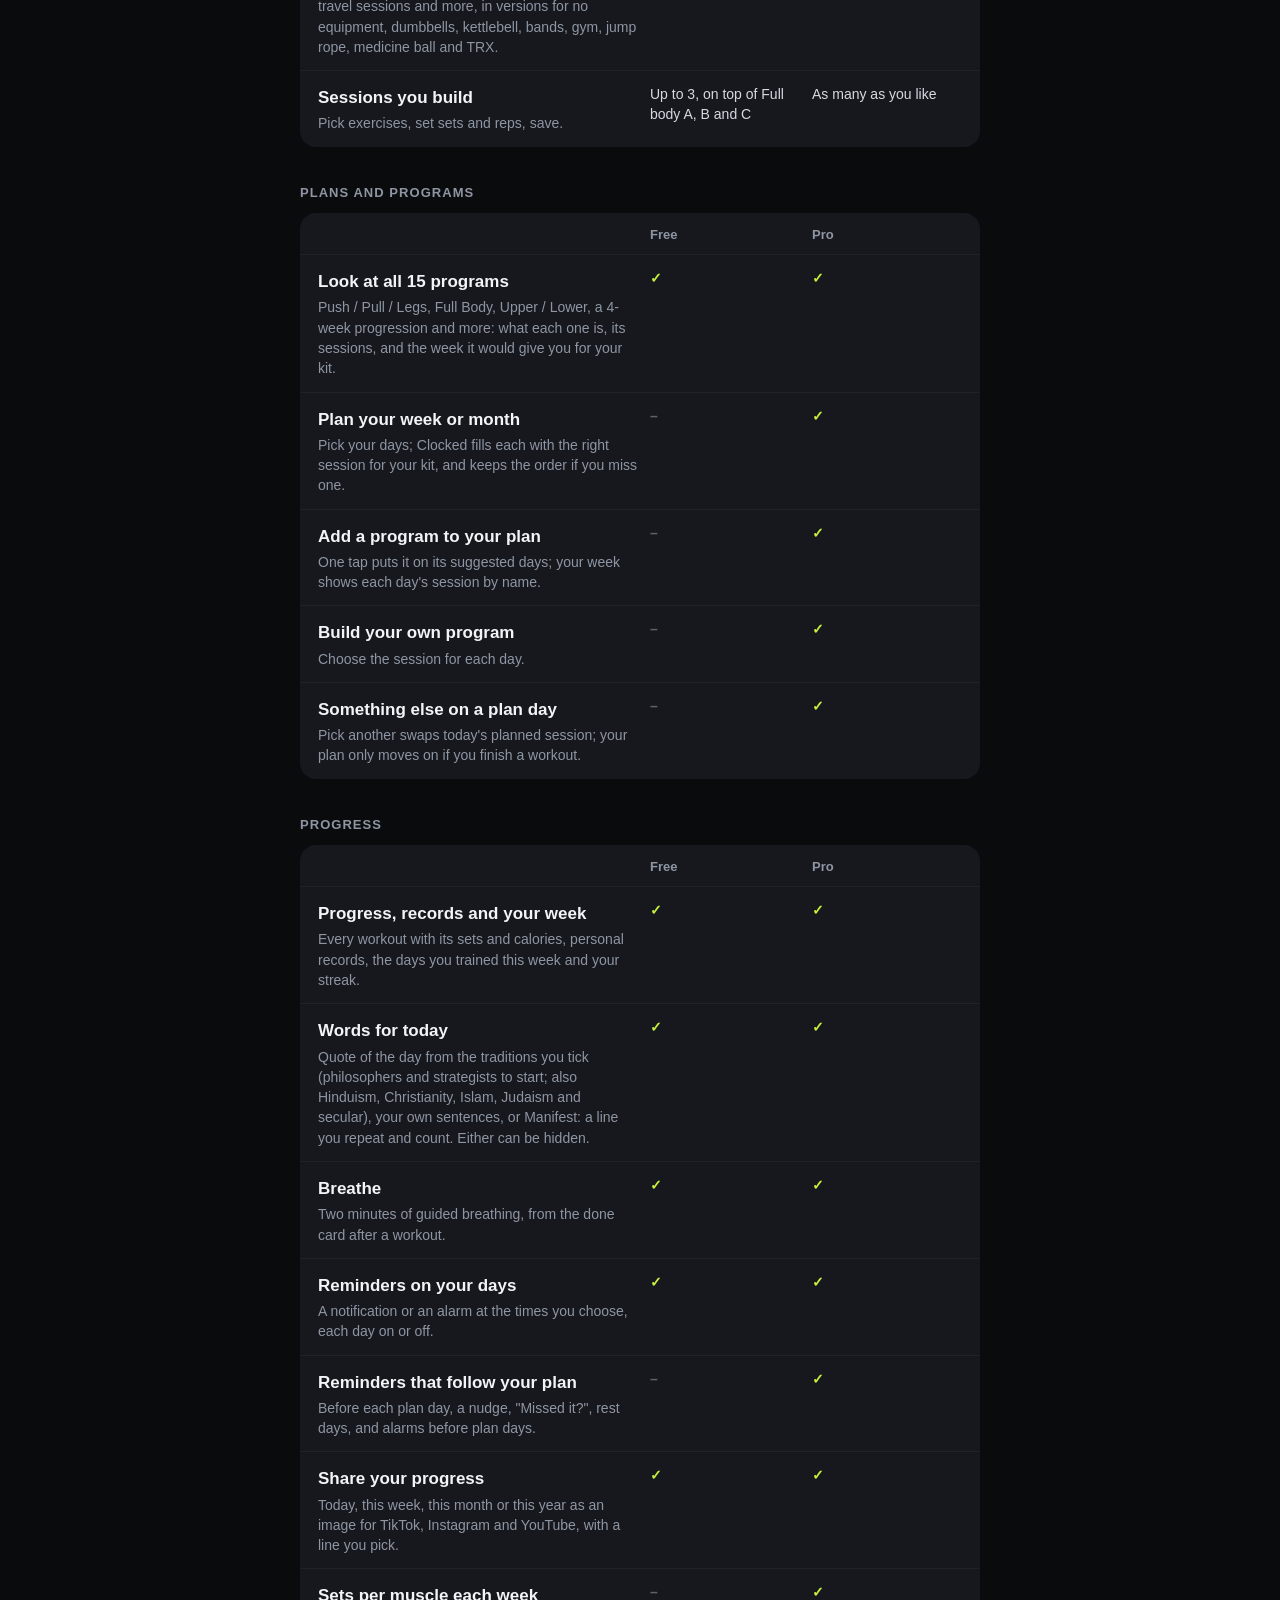
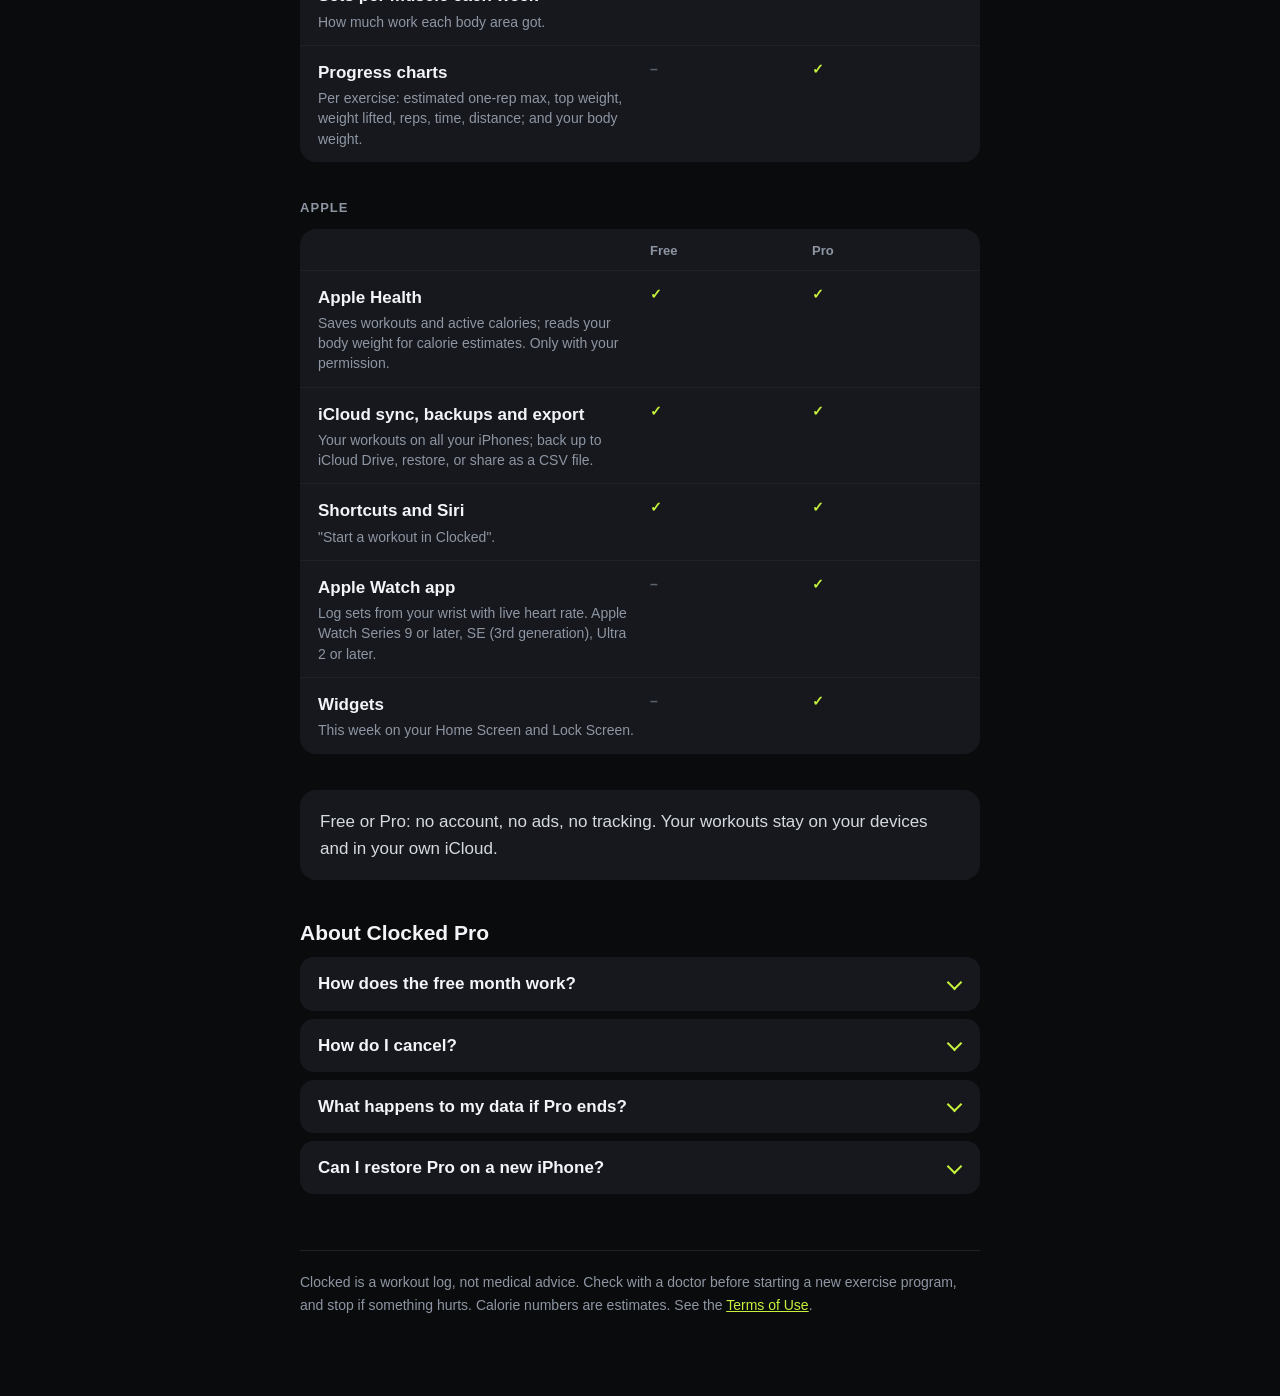
==== commit bfcf0710: "Words for today, Breathe and Reminders on Home, Free and Pro, FAQ and Privacy; + is on Progress; pet" ====
--- a/free-and-pro.html
+++ b/free-and-pro.html
@@ -99,6 +99,10 @@
   <div class="table">
     <div class="head"><span></span><span>Free</span><span>Pro</span></div>
     <div class="row"><div class="what"><b>Progress, records and your week</b><span>Every workout with its sets and calories, personal records, the days you trained this week and your streak.</span></div><div class="cell"><span class="k">Free</span><span class="yes">✓</span></div><div class="cell"><span class="k">Pro</span><span class="yes">✓</span></div></div>
+    <div class="row"><div class="what"><b>Words for today</b><span>Quote of the day from the traditions you tick (philosophers and strategists to start; also Hinduism, Christianity, Islam, Judaism and secular), your own sentences, or Manifest: a line you repeat and count. Either can be hidden.</span></div><div class="cell"><span class="k">Free</span><span class="yes">✓</span></div><div class="cell"><span class="k">Pro</span><span class="yes">✓</span></div></div>
+    <div class="row"><div class="what"><b>Breathe</b><span>Two minutes of guided breathing, from the done card after a workout.</span></div><div class="cell"><span class="k">Free</span><span class="yes">✓</span></div><div class="cell"><span class="k">Pro</span><span class="yes">✓</span></div></div>
+    <div class="row"><div class="what"><b>Reminders on your days</b><span>A notification or an alarm at the times you choose, each day on or off.</span></div><div class="cell"><span class="k">Free</span><span class="yes">✓</span></div><div class="cell"><span class="k">Pro</span><span class="yes">✓</span></div></div>
+    <div class="row"><div class="what"><b>Reminders that follow your plan</b><span>Before each plan day, a nudge, "Missed it?", rest days, and alarms before plan days.</span></div><div class="cell"><span class="k">Free</span><span class="no">–</span></div><div class="cell"><span class="k">Pro</span><span class="yes">✓</span></div></div>
     <div class="row"><div class="what"><b>Share your progress</b><span>Today, this week, this month or this year as an image for TikTok, Instagram and YouTube, with a line you pick.</span></div><div class="cell"><span class="k">Free</span><span class="yes">✓</span></div><div class="cell"><span class="k">Pro</span><span class="yes">✓</span></div></div>
     <div class="row"><div class="what"><b>Sets per muscle each week</b><span>How much work each body area got.</span></div><div class="cell"><span class="k">Free</span><span class="no">–</span></div><div class="cell"><span class="k">Pro</span><span class="yes">✓</span></div></div>
     <div class="row"><div class="what"><b>Progress charts</b><span>Per exercise: estimated one-rep max, top weight, weight lifted, reps, time, distance; and your body weight.</span></div><div class="cell"><span class="k">Free</span><span class="no">–</span></div><div class="cell"><span class="k">Pro</span><span class="yes">✓</span></div></div>
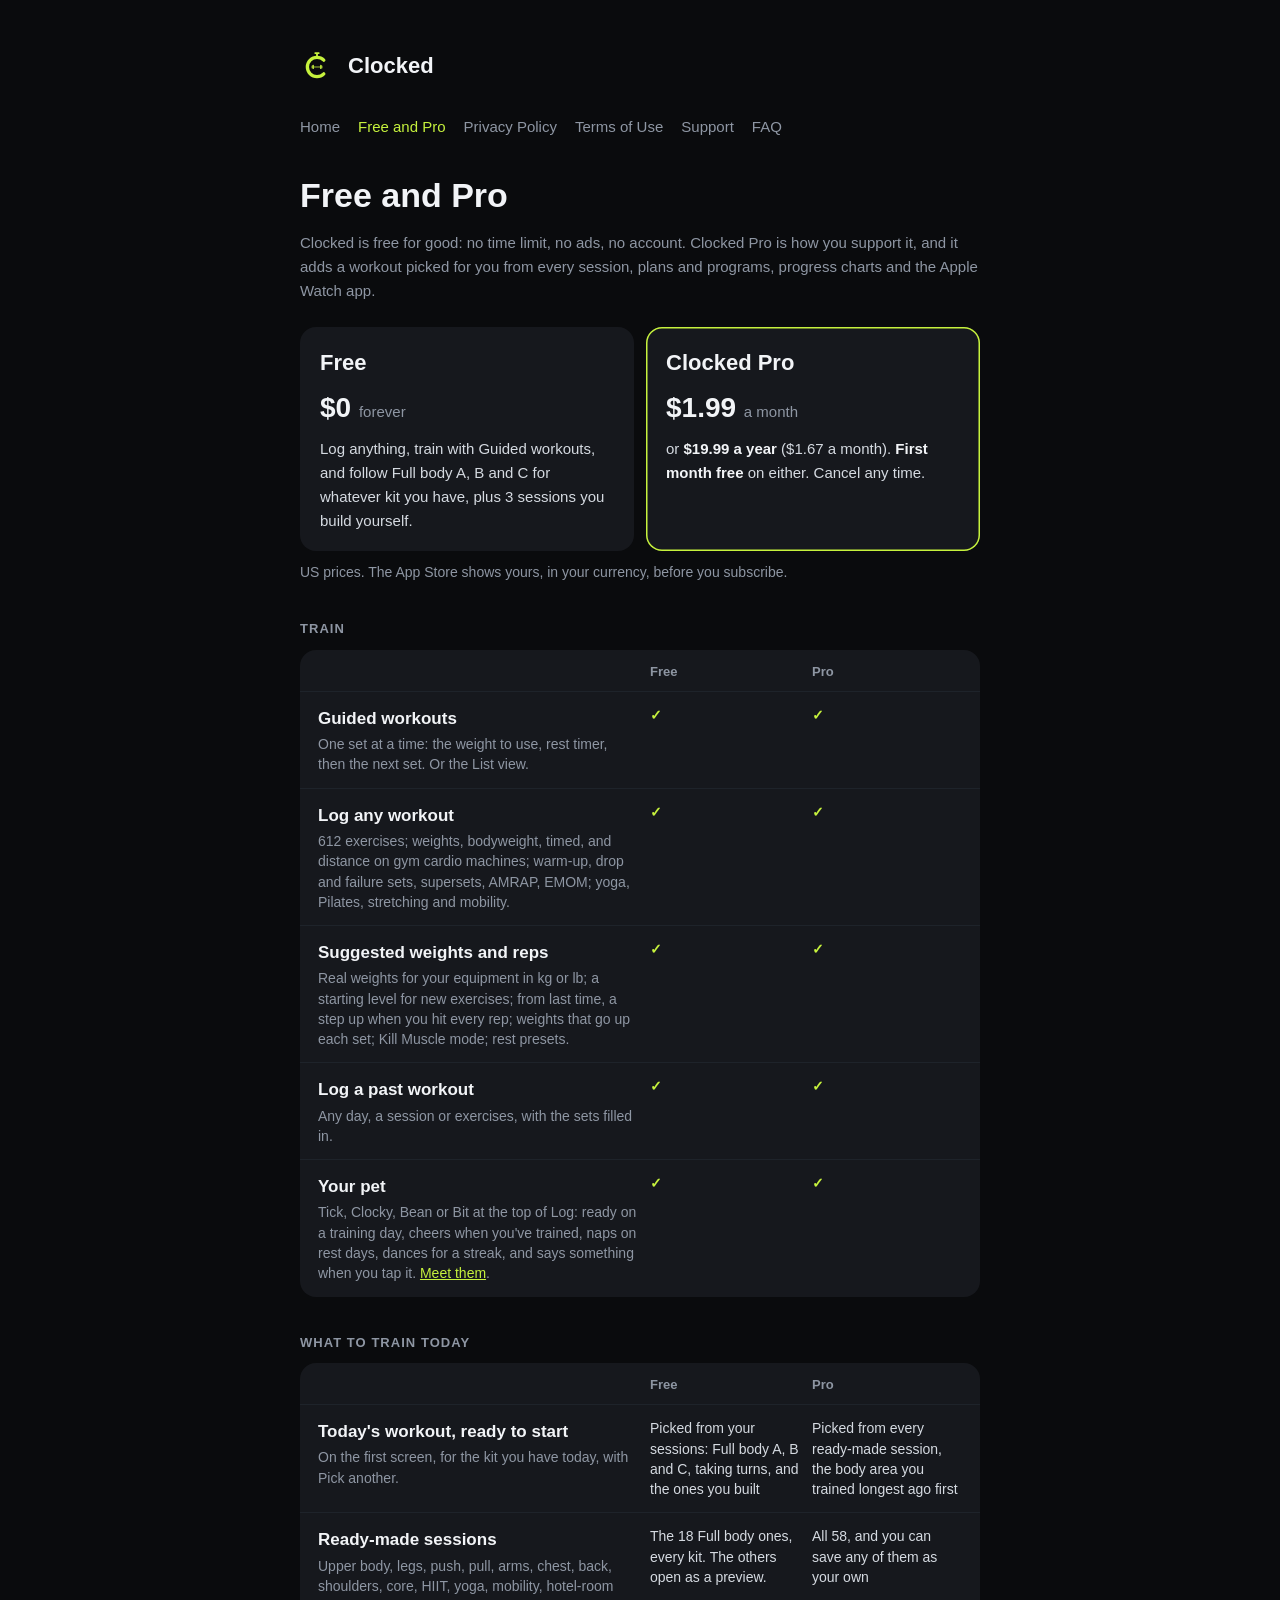
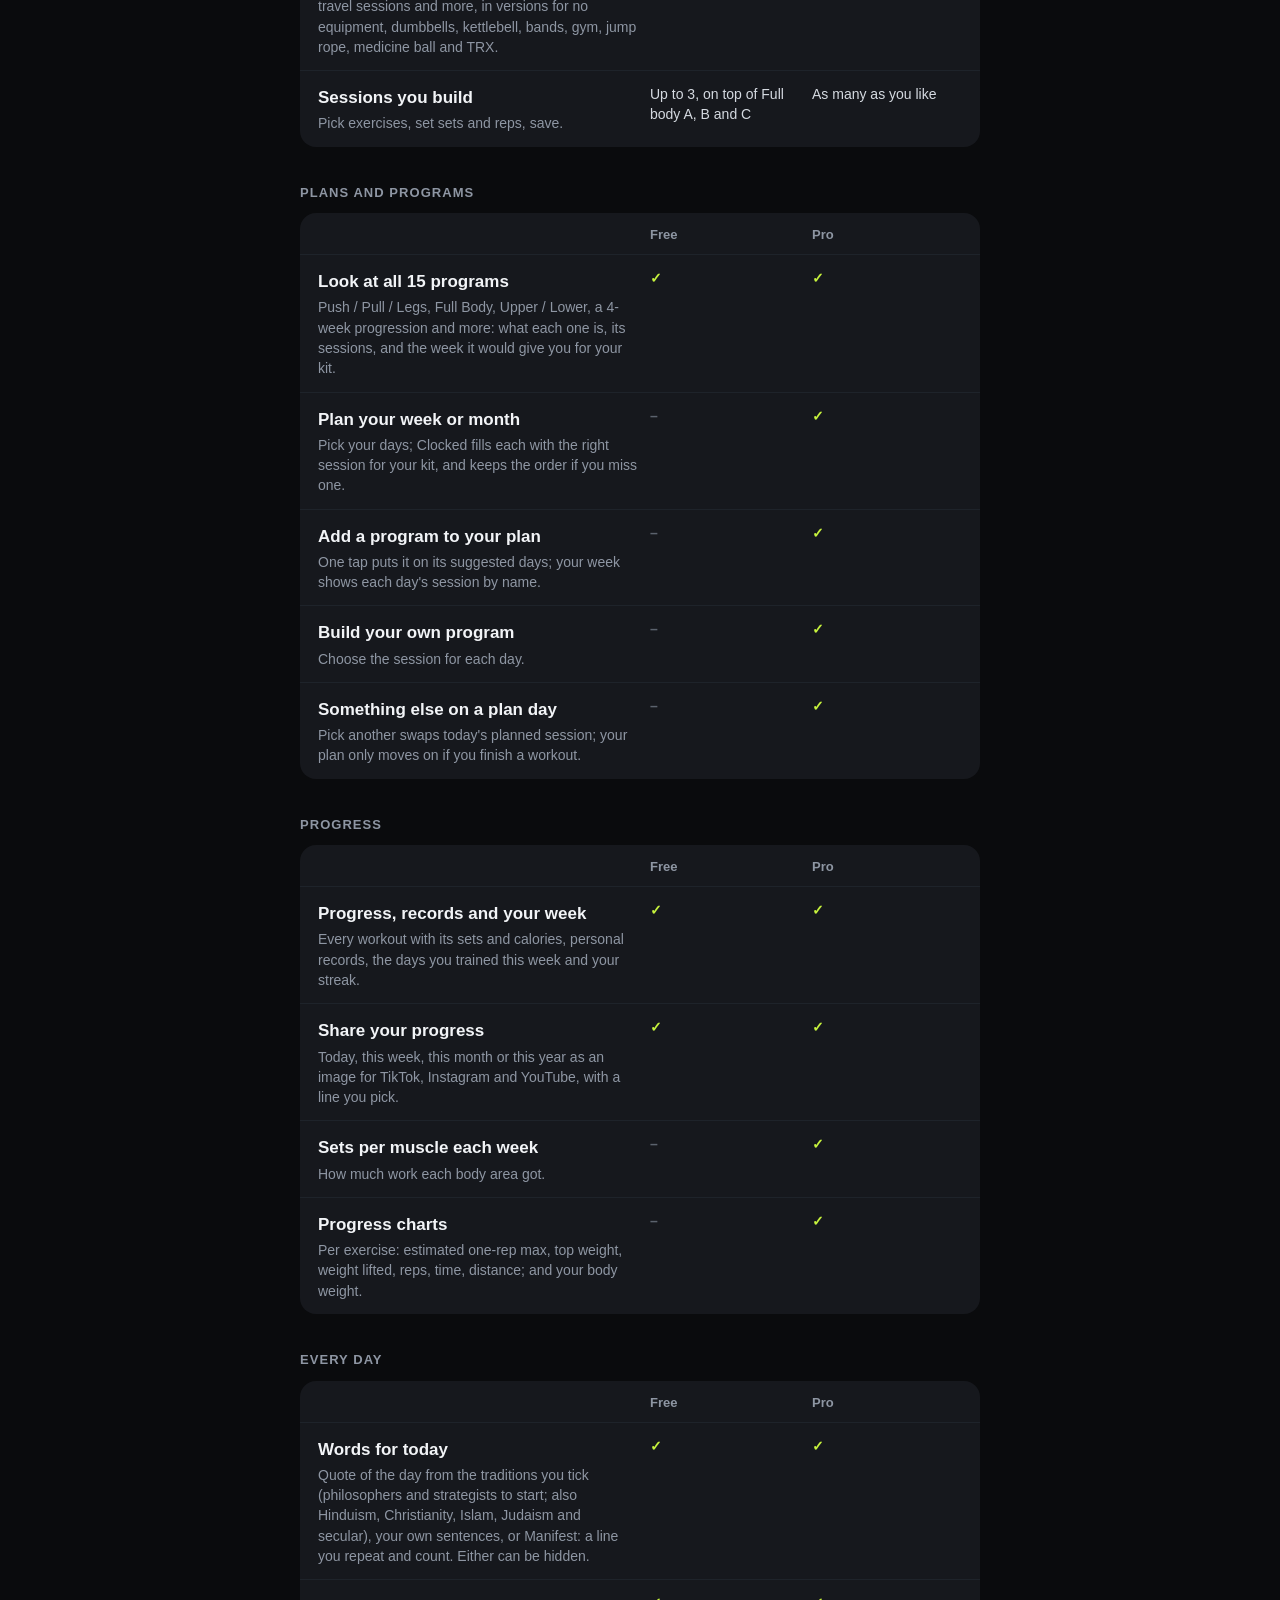
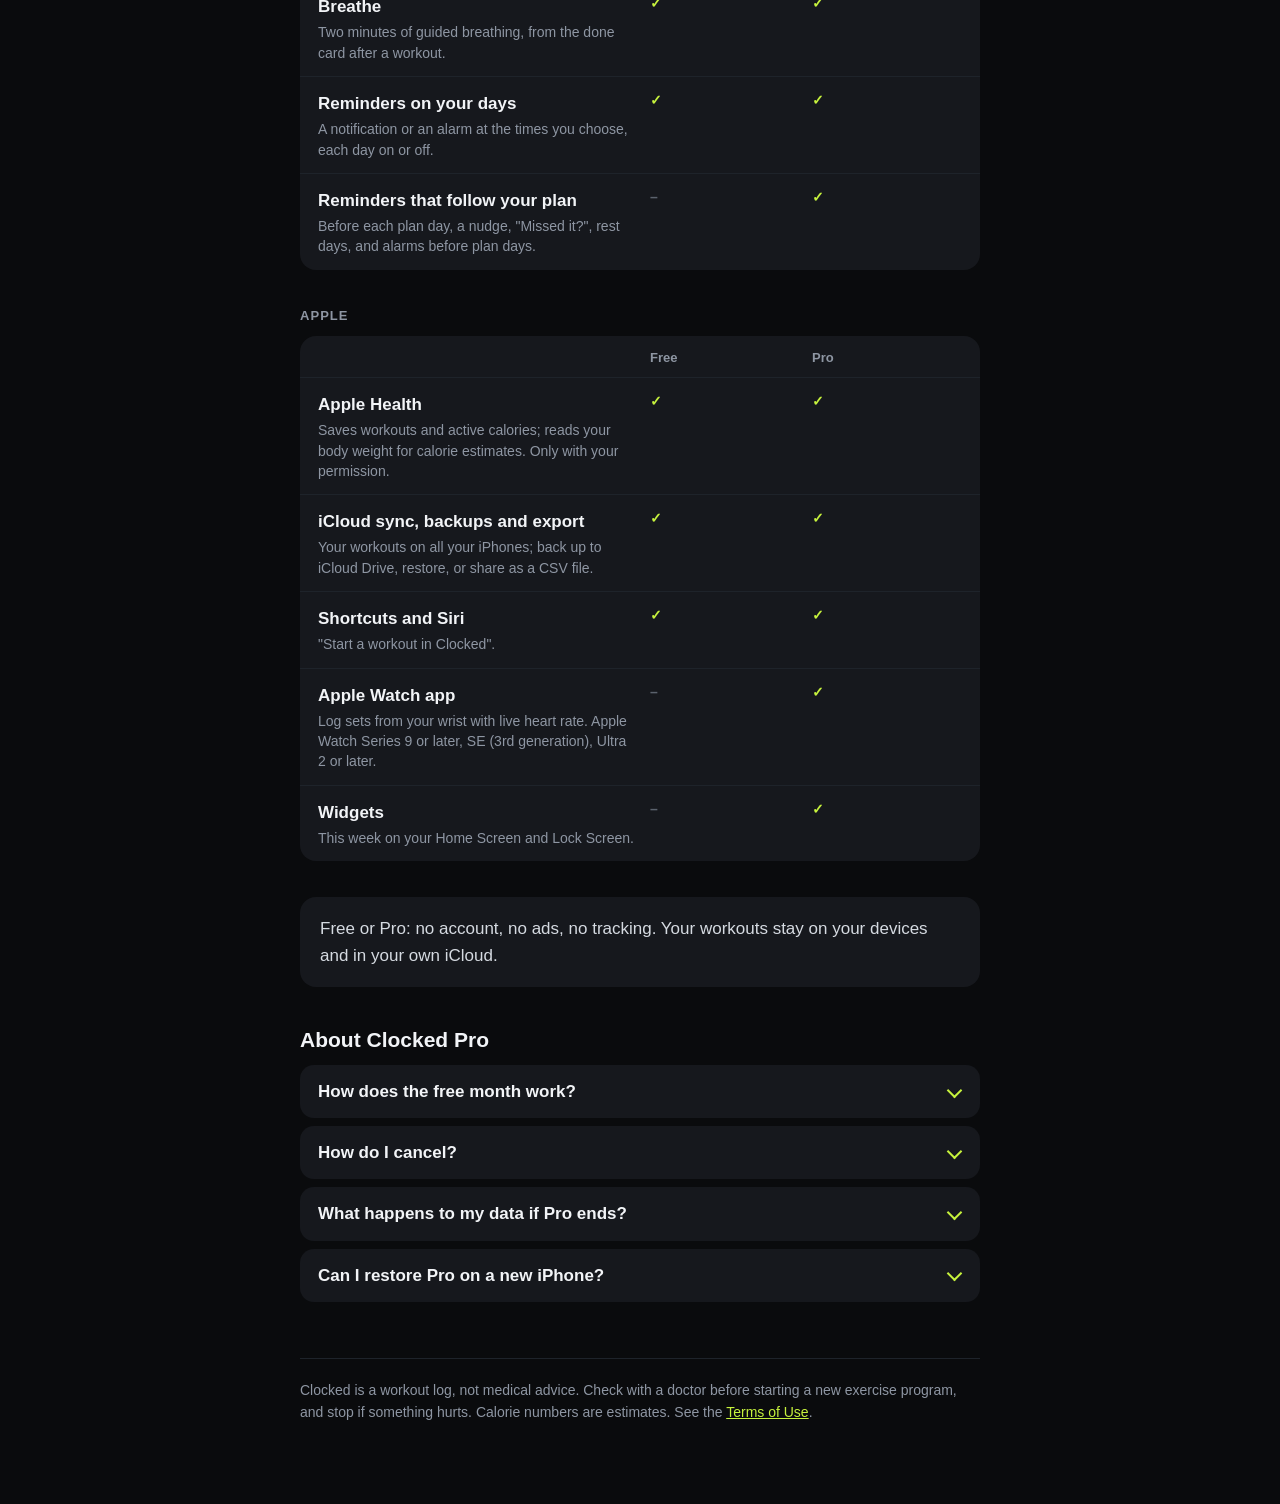
==== commit 7740358d: "Free and Pro: Words for today, Breathe and Reminders in their own group, Every day Co-Authored-By: C" ====
--- a/free-and-pro.html
+++ b/free-and-pro.html
@@ -99,13 +99,20 @@
   <div class="table">
     <div class="head"><span></span><span>Free</span><span>Pro</span></div>
     <div class="row"><div class="what"><b>Progress, records and your week</b><span>Every workout with its sets and calories, personal records, the days you trained this week and your streak.</span></div><div class="cell"><span class="k">Free</span><span class="yes">✓</span></div><div class="cell"><span class="k">Pro</span><span class="yes">✓</span></div></div>
+    <div class="row"><div class="what"><b>Share your progress</b><span>Today, this week, this month or this year as an image for TikTok, Instagram and YouTube, with a line you pick.</span></div><div class="cell"><span class="k">Free</span><span class="yes">✓</span></div><div class="cell"><span class="k">Pro</span><span class="yes">✓</span></div></div>
+    <div class="row"><div class="what"><b>Sets per muscle each week</b><span>How much work each body area got.</span></div><div class="cell"><span class="k">Free</span><span class="no">–</span></div><div class="cell"><span class="k">Pro</span><span class="yes">✓</span></div></div>
+    <div class="row"><div class="what"><b>Progress charts</b><span>Per exercise: estimated one-rep max, top weight, weight lifted, reps, time, distance; and your body weight.</span></div><div class="cell"><span class="k">Free</span><span class="no">–</span></div><div class="cell"><span class="k">Pro</span><span class="yes">✓</span></div></div>
+  </div>
+</div>
+
+<div class="group">
+  <h3>Every day</h3>
+  <div class="table">
+    <div class="head"><span></span><span>Free</span><span>Pro</span></div>
     <div class="row"><div class="what"><b>Words for today</b><span>Quote of the day from the traditions you tick (philosophers and strategists to start; also Hinduism, Christianity, Islam, Judaism and secular), your own sentences, or Manifest: a line you repeat and count. Either can be hidden.</span></div><div class="cell"><span class="k">Free</span><span class="yes">✓</span></div><div class="cell"><span class="k">Pro</span><span class="yes">✓</span></div></div>
     <div class="row"><div class="what"><b>Breathe</b><span>Two minutes of guided breathing, from the done card after a workout.</span></div><div class="cell"><span class="k">Free</span><span class="yes">✓</span></div><div class="cell"><span class="k">Pro</span><span class="yes">✓</span></div></div>
     <div class="row"><div class="what"><b>Reminders on your days</b><span>A notification or an alarm at the times you choose, each day on or off.</span></div><div class="cell"><span class="k">Free</span><span class="yes">✓</span></div><div class="cell"><span class="k">Pro</span><span class="yes">✓</span></div></div>
     <div class="row"><div class="what"><b>Reminders that follow your plan</b><span>Before each plan day, a nudge, "Missed it?", rest days, and alarms before plan days.</span></div><div class="cell"><span class="k">Free</span><span class="no">–</span></div><div class="cell"><span class="k">Pro</span><span class="yes">✓</span></div></div>
-    <div class="row"><div class="what"><b>Share your progress</b><span>Today, this week, this month or this year as an image for TikTok, Instagram and YouTube, with a line you pick.</span></div><div class="cell"><span class="k">Free</span><span class="yes">✓</span></div><div class="cell"><span class="k">Pro</span><span class="yes">✓</span></div></div>
-    <div class="row"><div class="what"><b>Sets per muscle each week</b><span>How much work each body area got.</span></div><div class="cell"><span class="k">Free</span><span class="no">–</span></div><div class="cell"><span class="k">Pro</span><span class="yes">✓</span></div></div>
-    <div class="row"><div class="what"><b>Progress charts</b><span>Per exercise: estimated one-rep max, top weight, weight lifted, reps, time, distance; and your body weight.</span></div><div class="cell"><span class="k">Free</span><span class="no">–</span></div><div class="cell"><span class="k">Pro</span><span class="yes">✓</span></div></div>
   </div>
 </div>
 
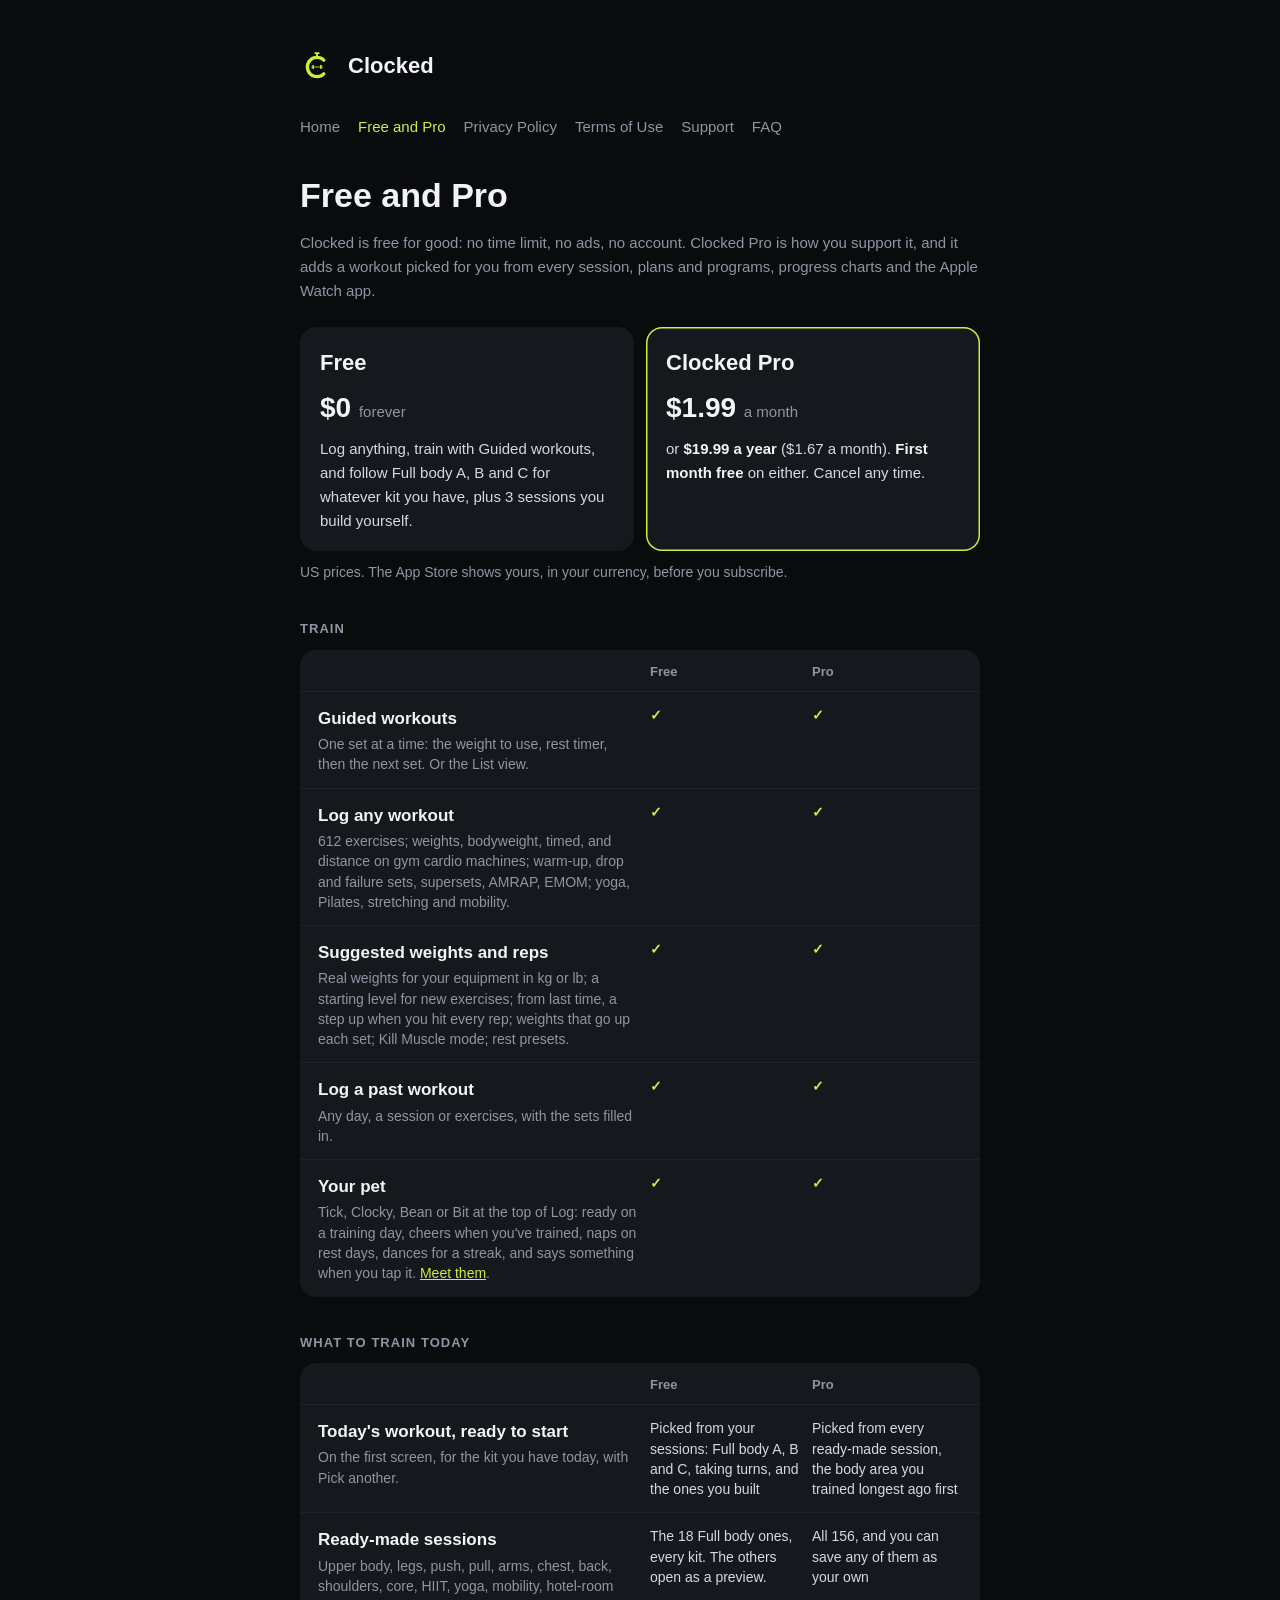
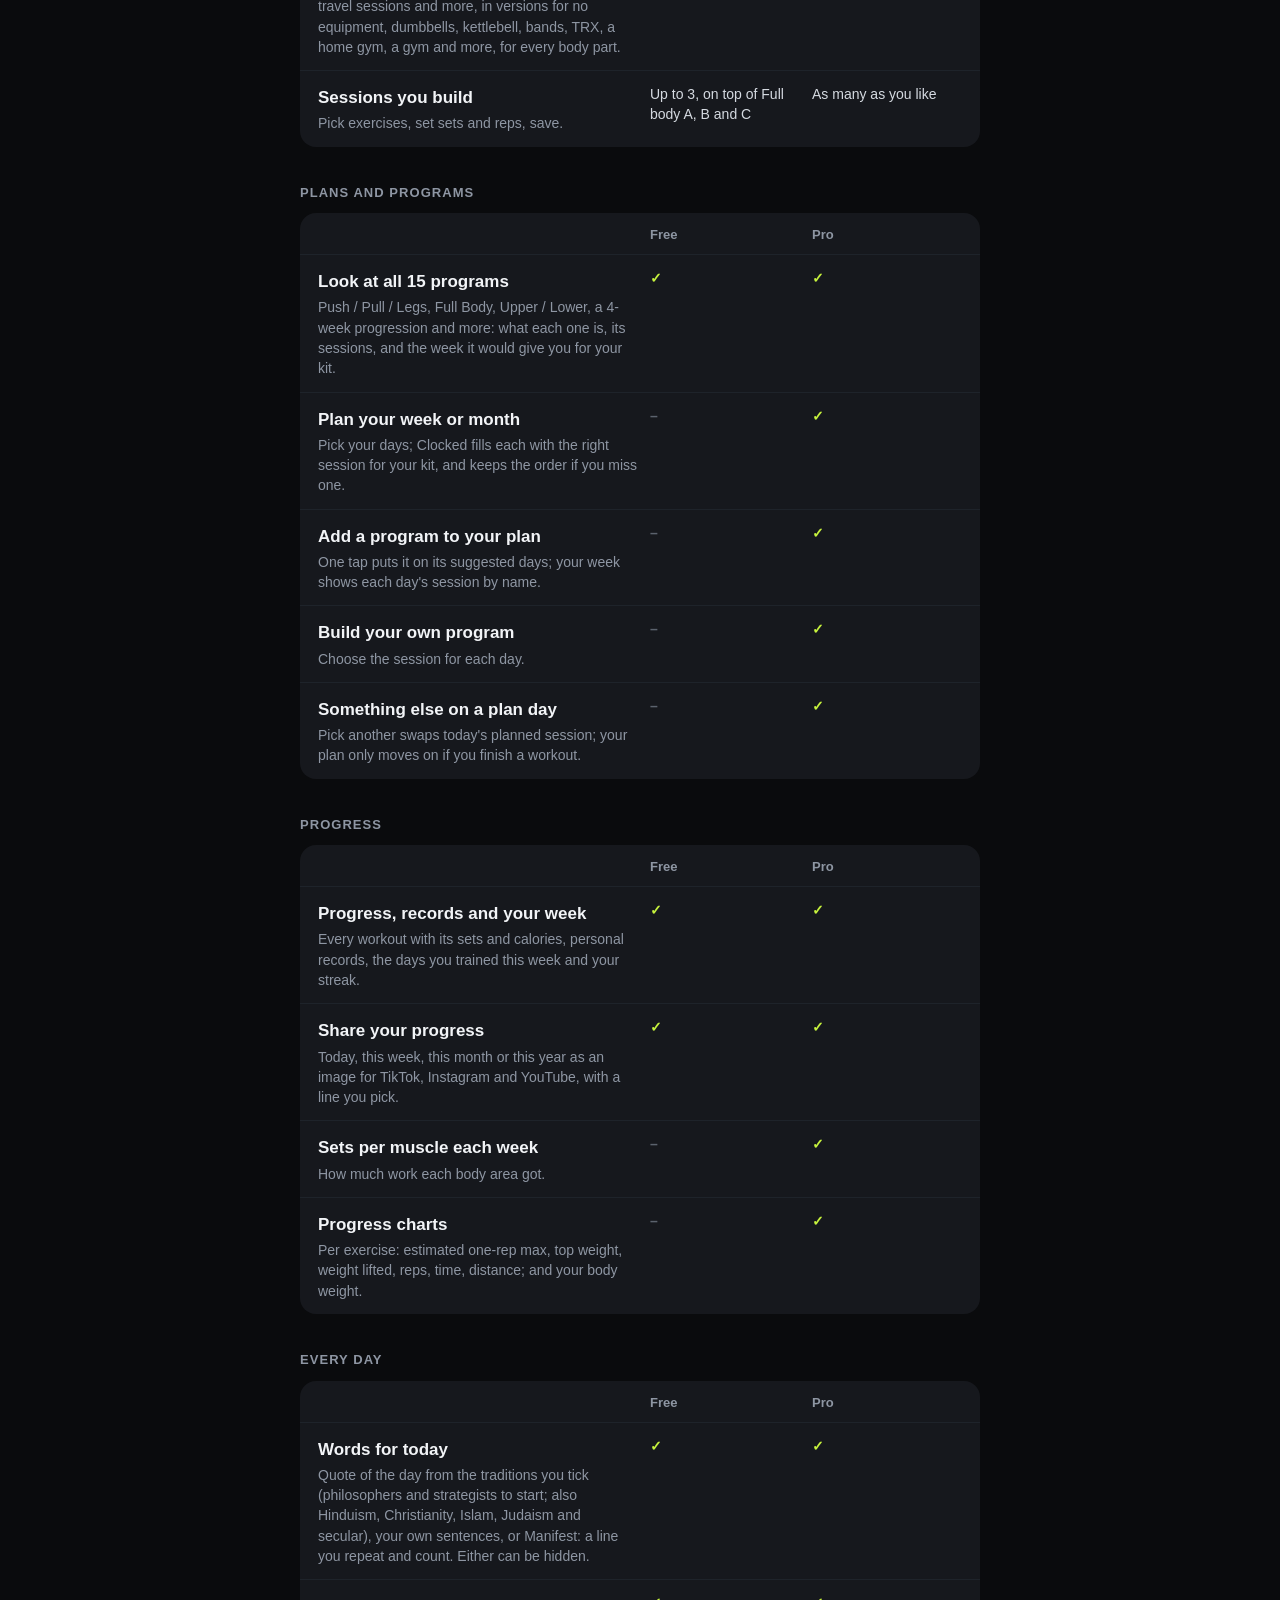
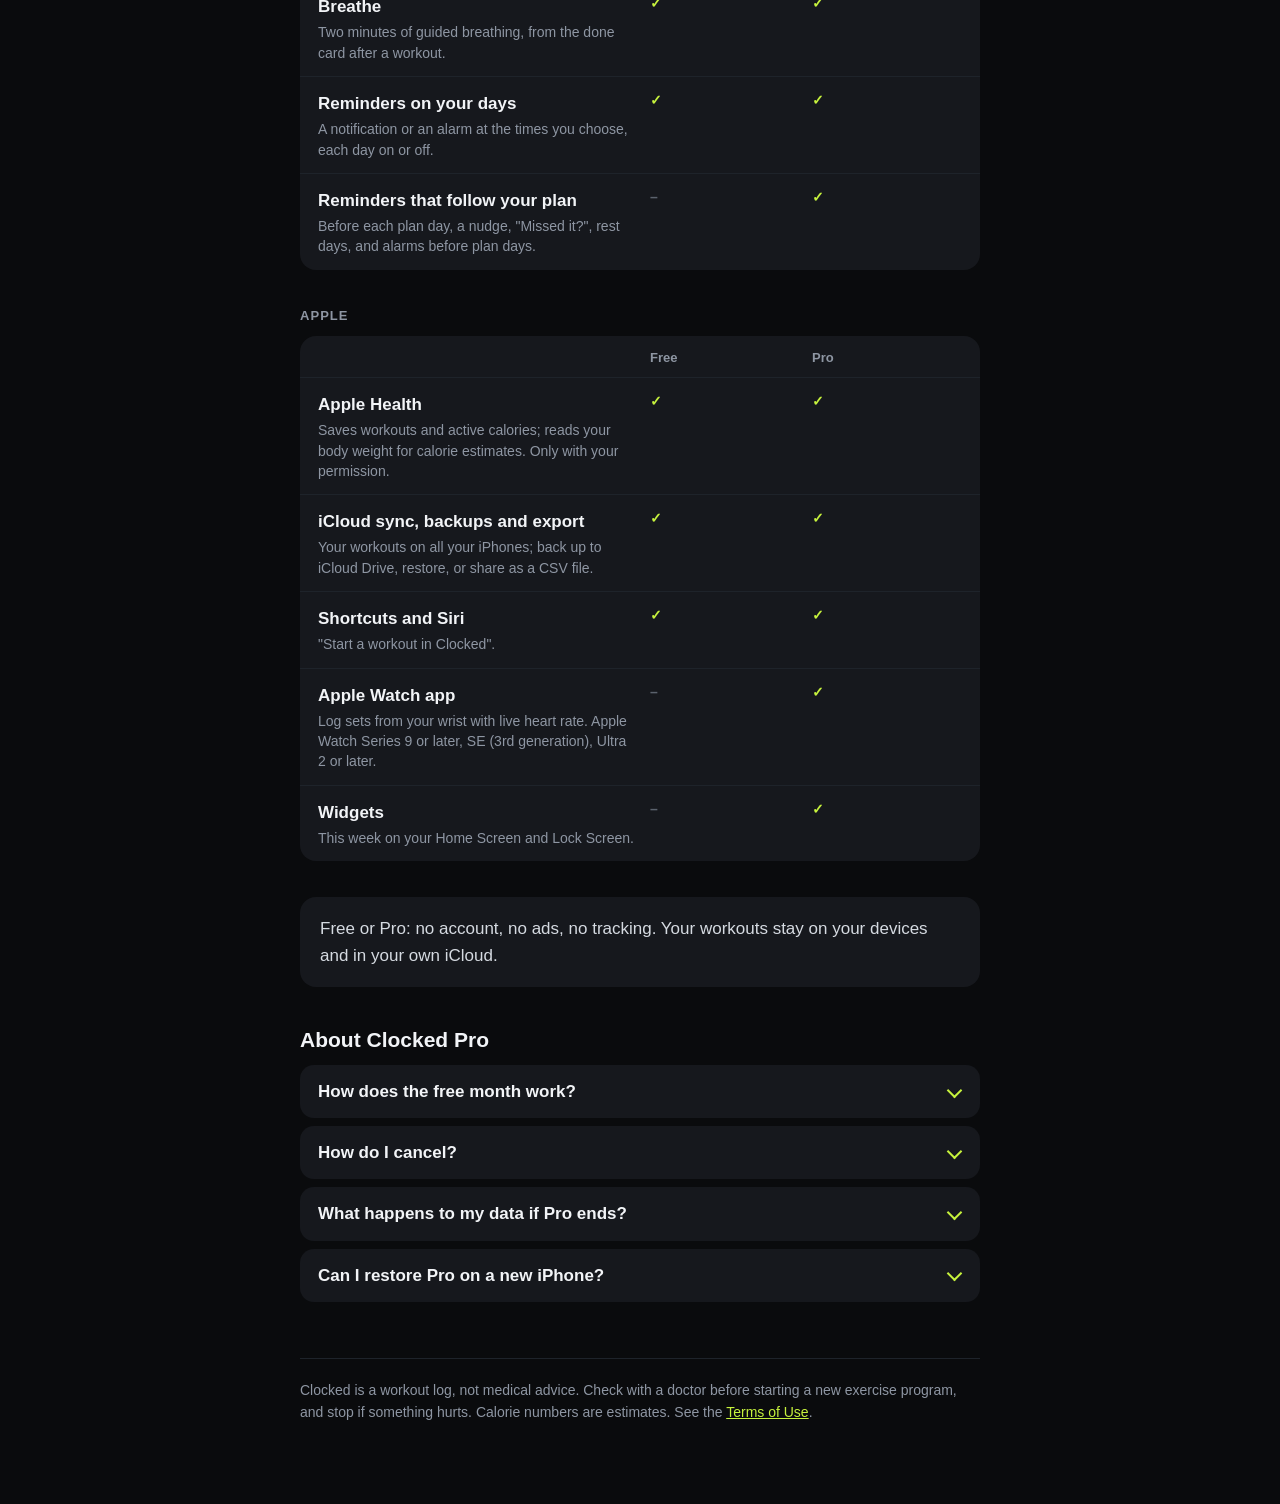
==== commit fd75e762: "Free and Pro: 156 ready-made sessions; what happens to your sessions if Pro ends Co-Authored-By: Cla" ====
--- a/free-and-pro.html
+++ b/free-and-pro.html
@@ -77,7 +77,7 @@
   <div class="table">
     <div class="head"><span></span><span>Free</span><span>Pro</span></div>
     <div class="row"><div class="what"><b>Today's workout, ready to start</b><span>On the first screen, for the kit you have today, with Pick another.</span></div><div class="cell"><span class="k">Free</span>Picked from your sessions: Full body A, B and C, taking turns, and the ones you built</div><div class="cell"><span class="k">Pro</span>Picked from every ready-made session, the body area you trained longest ago first</div></div>
-    <div class="row"><div class="what"><b>Ready-made sessions</b><span>Upper body, legs, push, pull, arms, chest, back, shoulders, core, HIIT, yoga, mobility, hotel-room travel sessions and more, in versions for no equipment, dumbbells, kettlebell, bands, gym, jump rope, medicine ball and TRX.</span></div><div class="cell"><span class="k">Free</span>The 18 Full body ones, every kit. The others open as a preview.</div><div class="cell"><span class="k">Pro</span>All 58, and you can save any of them as your own</div></div>
+    <div class="row"><div class="what"><b>Ready-made sessions</b><span>Upper body, legs, push, pull, arms, chest, back, shoulders, core, HIIT, yoga, mobility, hotel-room travel sessions and more, in versions for no equipment, dumbbells, kettlebell, bands, TRX, a home gym, a gym and more, for every body part.</span></div><div class="cell"><span class="k">Free</span>The 18 Full body ones, every kit. The others open as a preview.</div><div class="cell"><span class="k">Pro</span>All 156, and you can save any of them as your own</div></div>
     <div class="row"><div class="what"><b>Sessions you build</b><span>Pick exercises, set sets and reps, save.</span></div><div class="cell"><span class="k">Free</span>Up to 3, on top of Full body A, B and C</div><div class="cell"><span class="k">Pro</span>As many as you like</div></div>
   </div>
 </div>
@@ -136,7 +136,7 @@
 <div class="faq">
 <details><summary>How does the free month work?</summary><p>New subscribers get the first month free on the yearly or the monthly plan. You'll see the price before you confirm. Cancel at least 24 hours before the month ends and you won't be charged.</p></details>
 <details><summary>How do I cancel?</summary><p>In iPhone Settings → your name → Subscriptions → Clocked, or in Clocked → You → Clocked Pro → Manage subscription. Pro stays until the end of the period you've paid for.</p></details>
-<details><summary>What happens to my data if Pro ends?</summary><p>Nothing is deleted. Every workout, record and session stays, and everything in the Free column keeps working. A plan you made waits until Pro comes back, and your Apple Watch, widgets and charts come back too.</p></details>
+<details><summary>What happens to my data if Pro ends?</summary><p>Nothing is deleted. Every workout, record and session stays, and everything in the Free column keeps working. If you built more than 3 sessions of your own, the 3 you used most recently stay open; the others stay in Your sessions with a Pro tag, so you can still look at them, and open again when Pro comes back. A plan you made waits until Pro comes back, and your Apple Watch, widgets and charts come back too.</p></details>
 <details><summary>Can I restore Pro on a new iPhone?</summary><p>Yes. Sign in with the same Apple Account, then Clocked → You → Clocked Pro → Restore purchases.</p></details>
 </div>
 
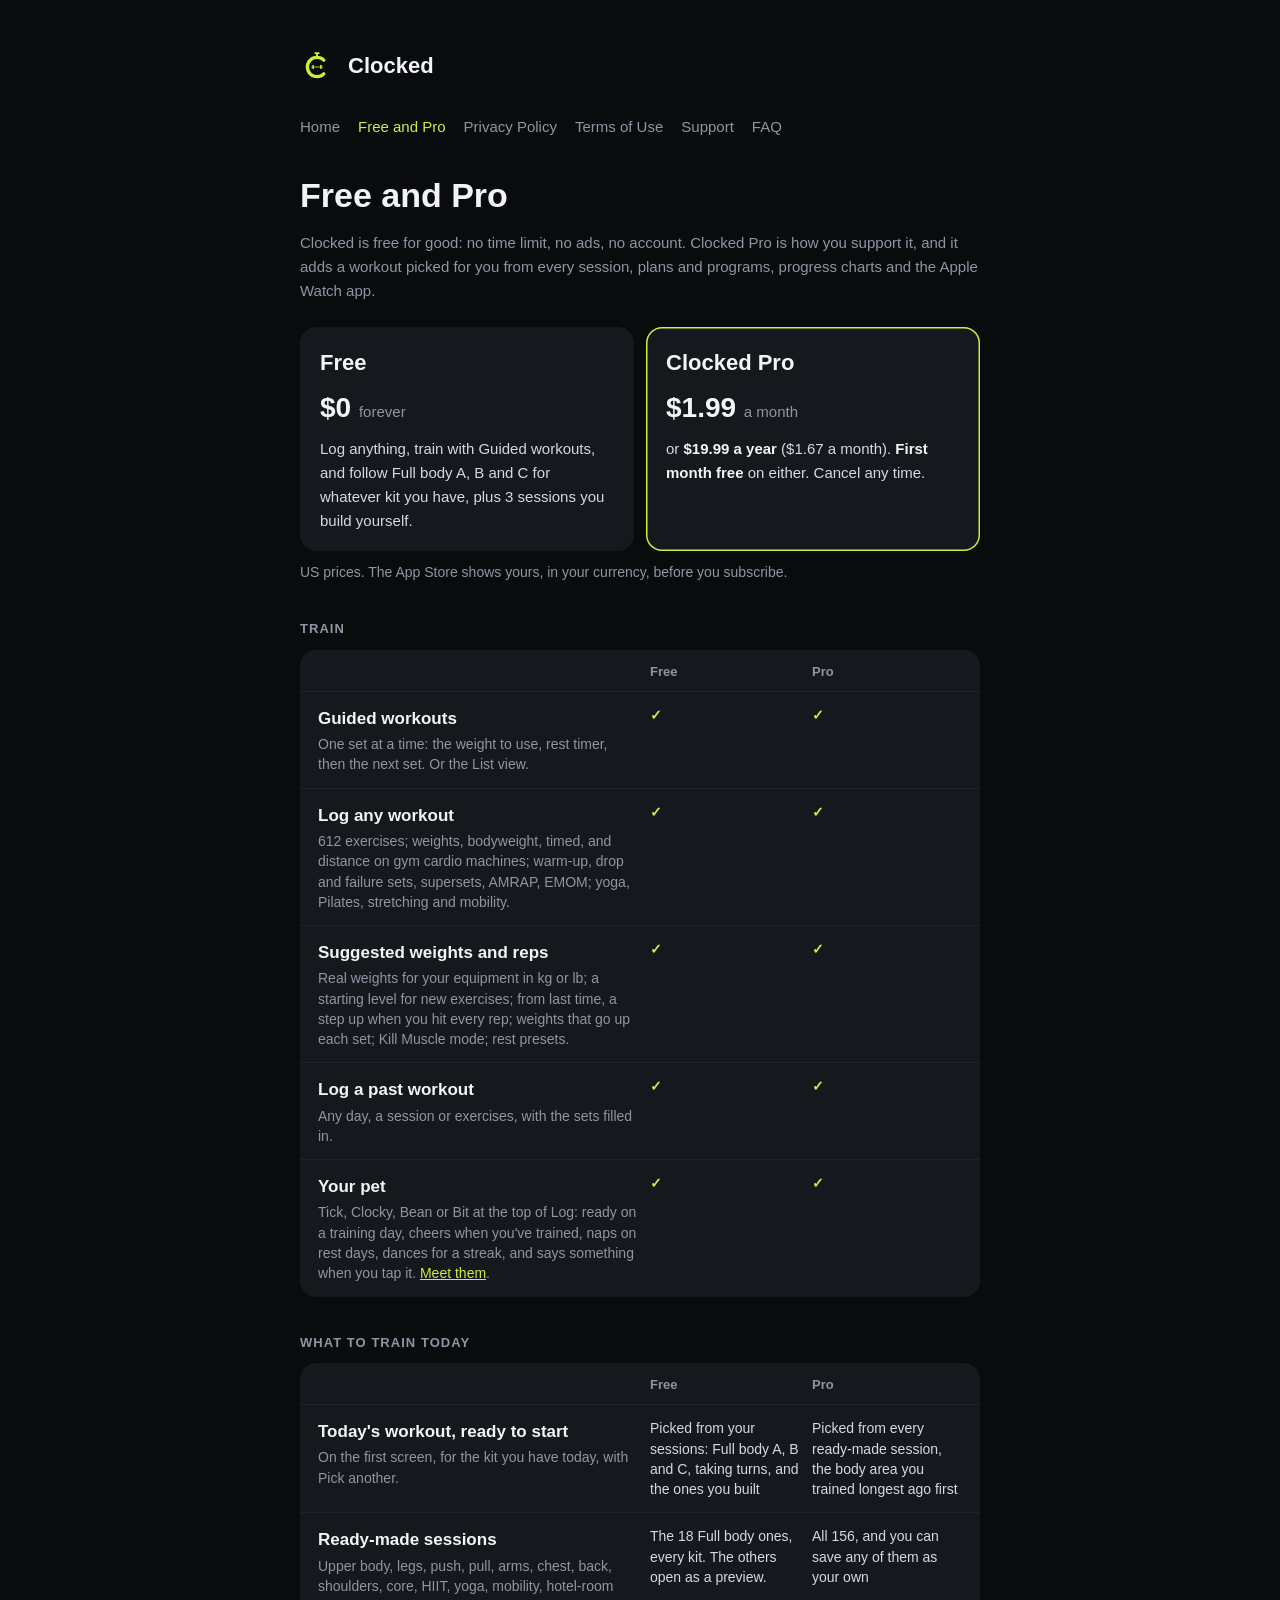
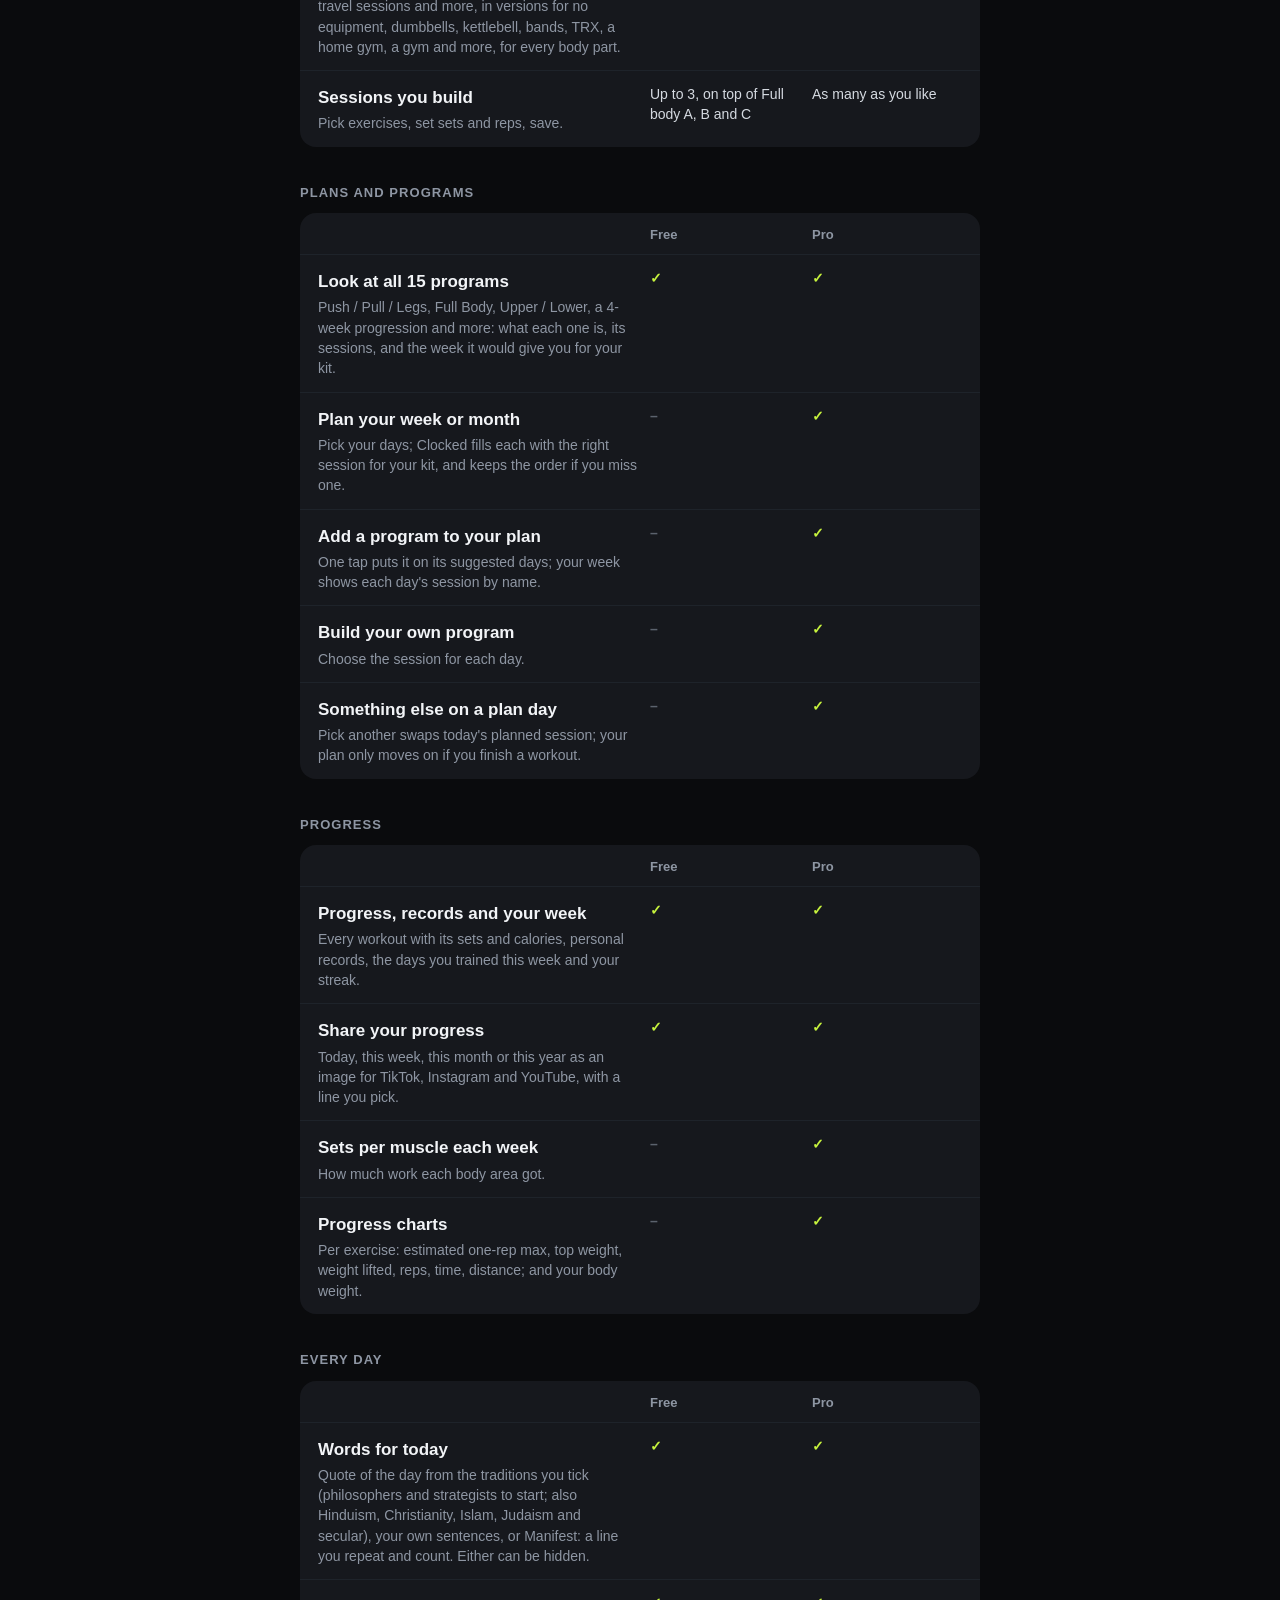
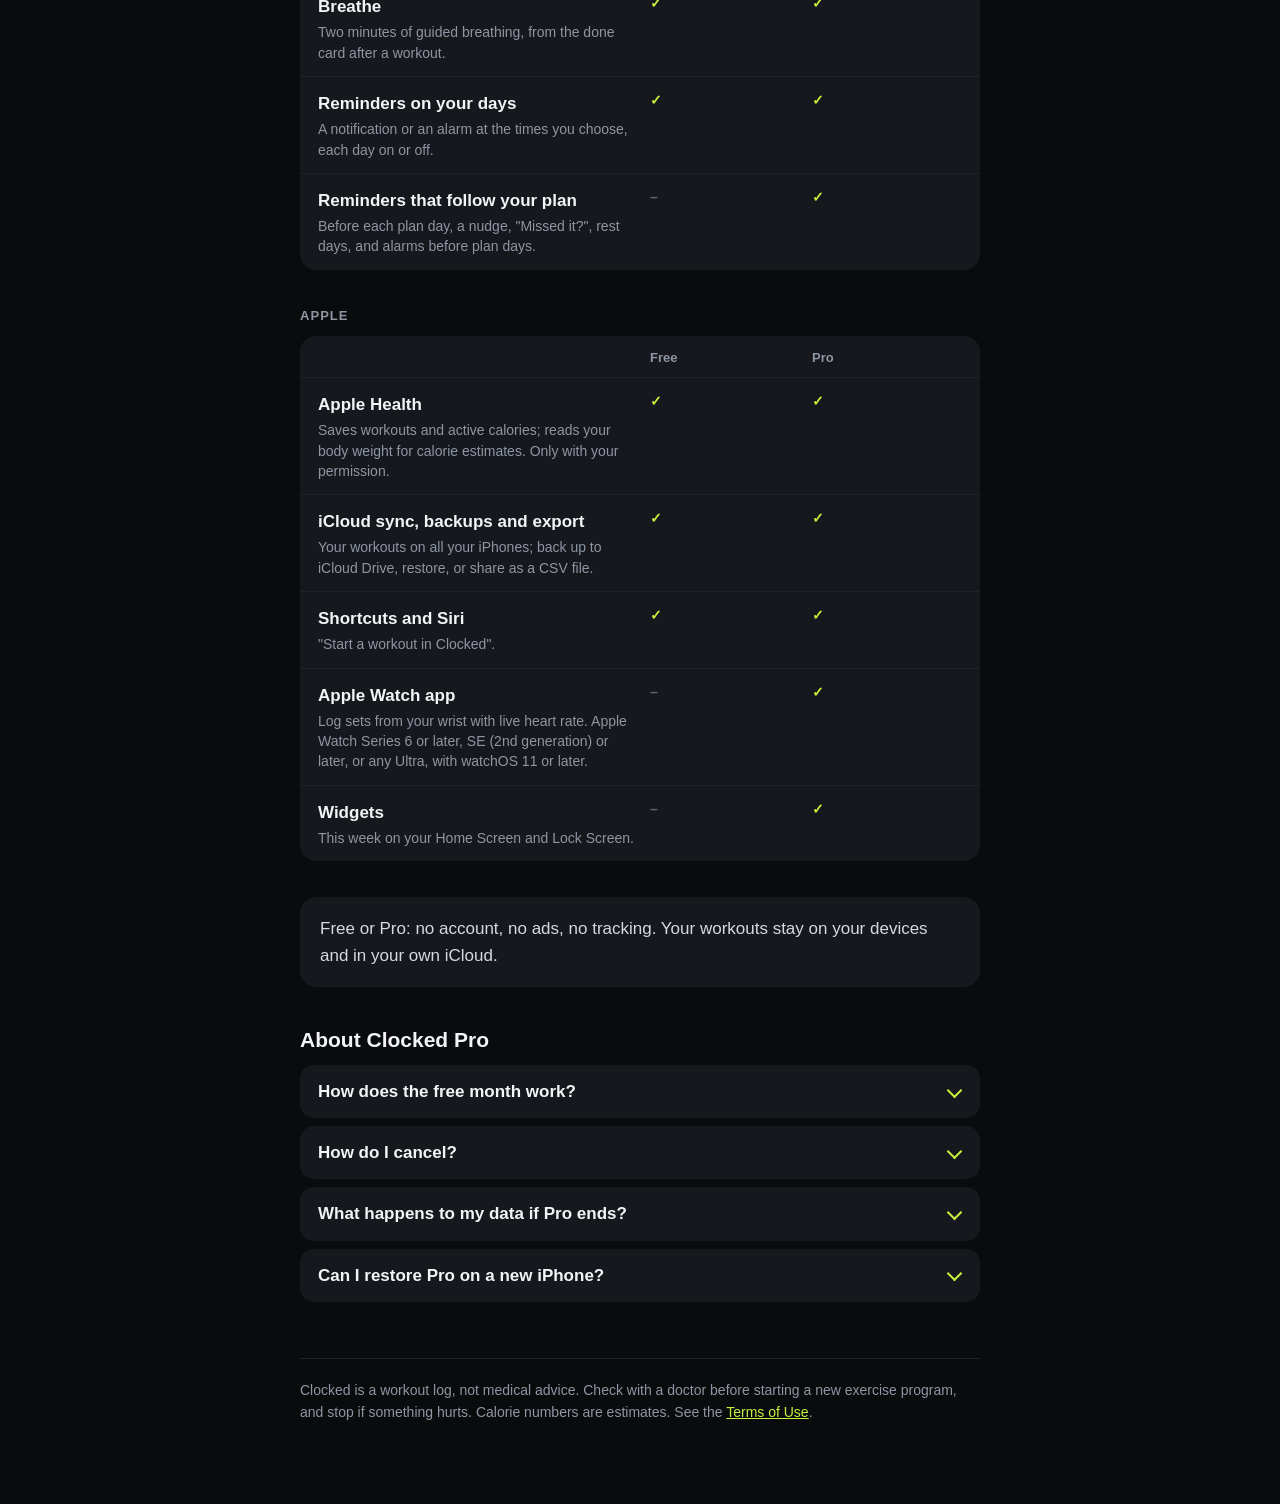
==== commit 5f667352: "Watch requirements: watchOS 11 or later, any Ultra Co-Authored-By: Claude Sonnet 5.5 <noreply@anthro" ====
--- a/free-and-pro.html
+++ b/free-and-pro.html
@@ -123,7 +123,7 @@
     <div class="row"><div class="what"><b>Apple Health</b><span>Saves workouts and active calories; reads your body weight for calorie estimates. Only with your permission.</span></div><div class="cell"><span class="k">Free</span><span class="yes">✓</span></div><div class="cell"><span class="k">Pro</span><span class="yes">✓</span></div></div>
     <div class="row"><div class="what"><b>iCloud sync, backups and export</b><span>Your workouts on all your iPhones; back up to iCloud Drive, restore, or share as a CSV file.</span></div><div class="cell"><span class="k">Free</span><span class="yes">✓</span></div><div class="cell"><span class="k">Pro</span><span class="yes">✓</span></div></div>
     <div class="row"><div class="what"><b>Shortcuts and Siri</b><span>"Start a workout in Clocked".</span></div><div class="cell"><span class="k">Free</span><span class="yes">✓</span></div><div class="cell"><span class="k">Pro</span><span class="yes">✓</span></div></div>
-    <div class="row"><div class="what"><b>Apple Watch app</b><span>Log sets from your wrist with live heart rate. Apple Watch Series 9 or later, SE (3rd generation), Ultra 2 or later.</span></div><div class="cell"><span class="k">Free</span><span class="no">–</span></div><div class="cell"><span class="k">Pro</span><span class="yes">✓</span></div></div>
+    <div class="row"><div class="what"><b>Apple Watch app</b><span>Log sets from your wrist with live heart rate. Apple Watch Series 6 or later, SE (2nd generation) or later, or any Ultra, with watchOS 11 or later.</span></div><div class="cell"><span class="k">Free</span><span class="no">–</span></div><div class="cell"><span class="k">Pro</span><span class="yes">✓</span></div></div>
     <div class="row"><div class="what"><b>Widgets</b><span>This week on your Home Screen and Lock Screen.</span></div><div class="cell"><span class="k">Free</span><span class="no">–</span></div><div class="cell"><span class="k">Pro</span><span class="yes">✓</span></div></div>
   </div>
 </div>
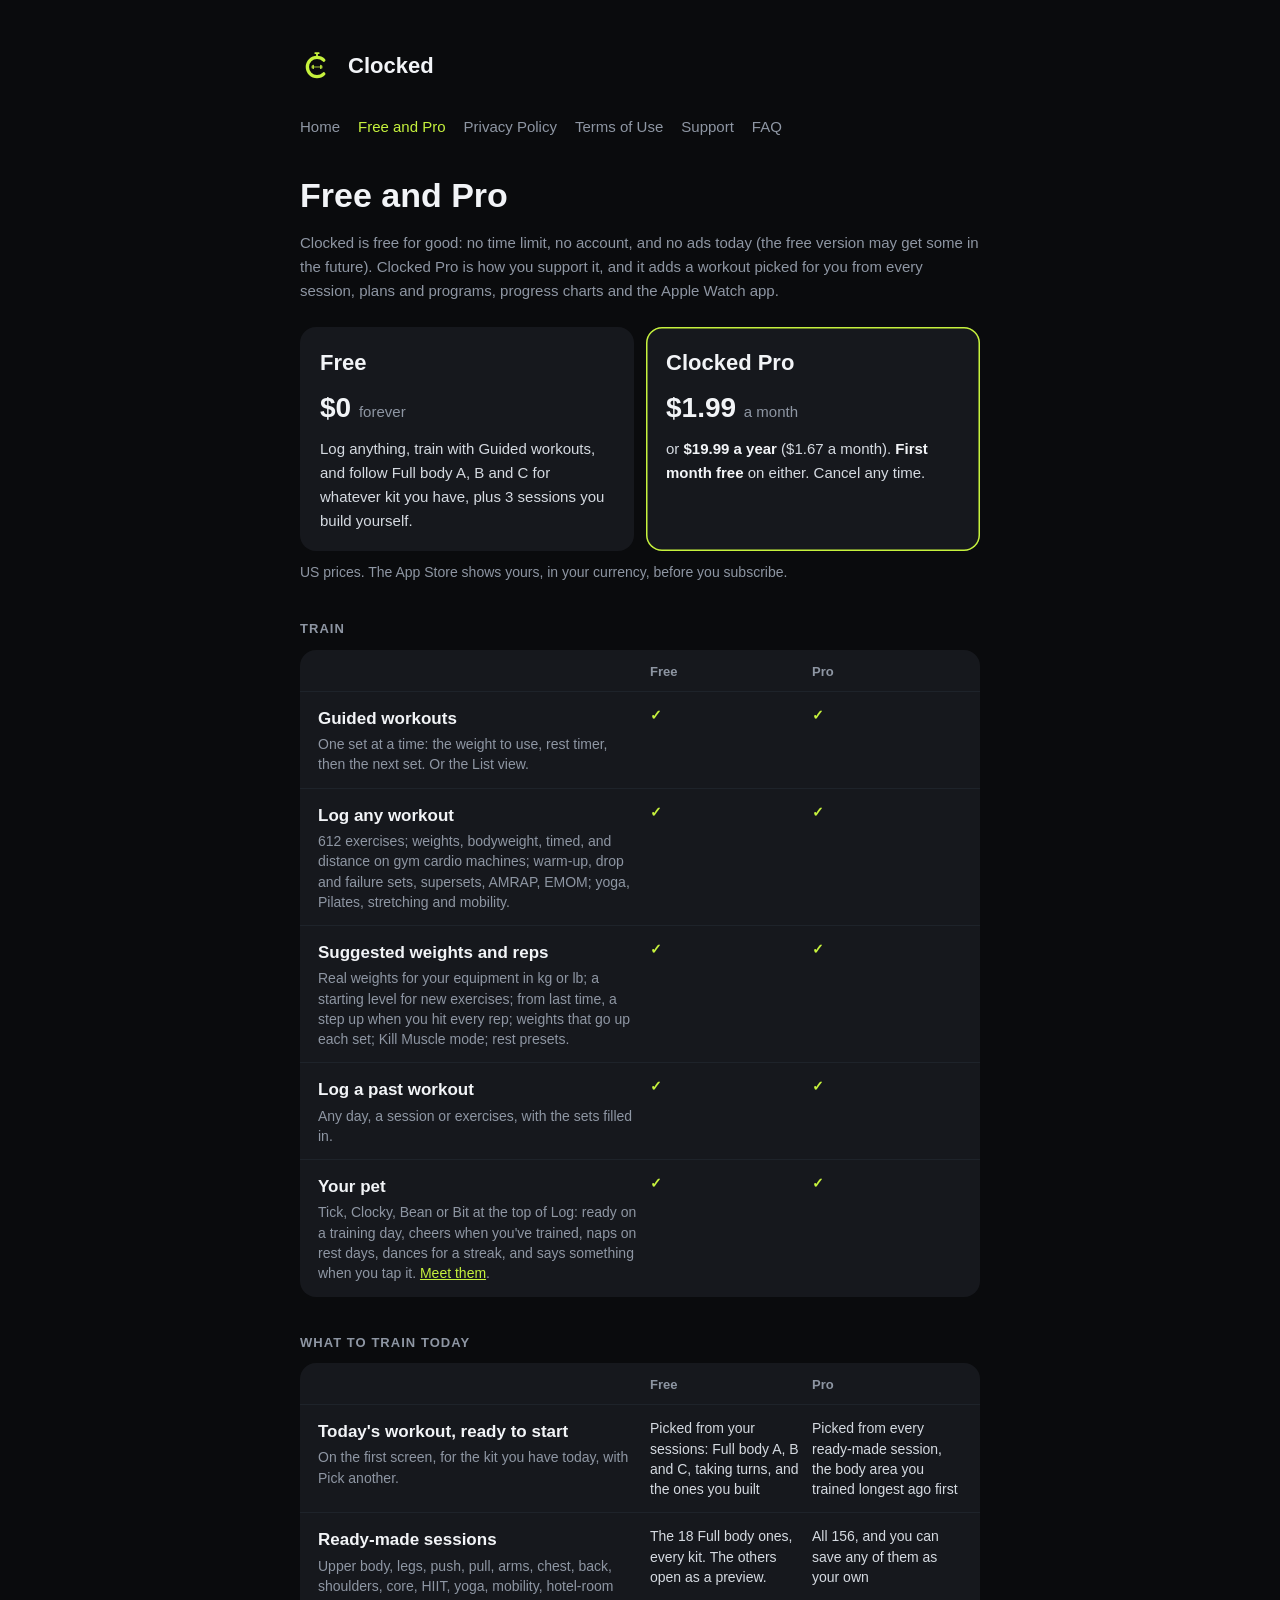
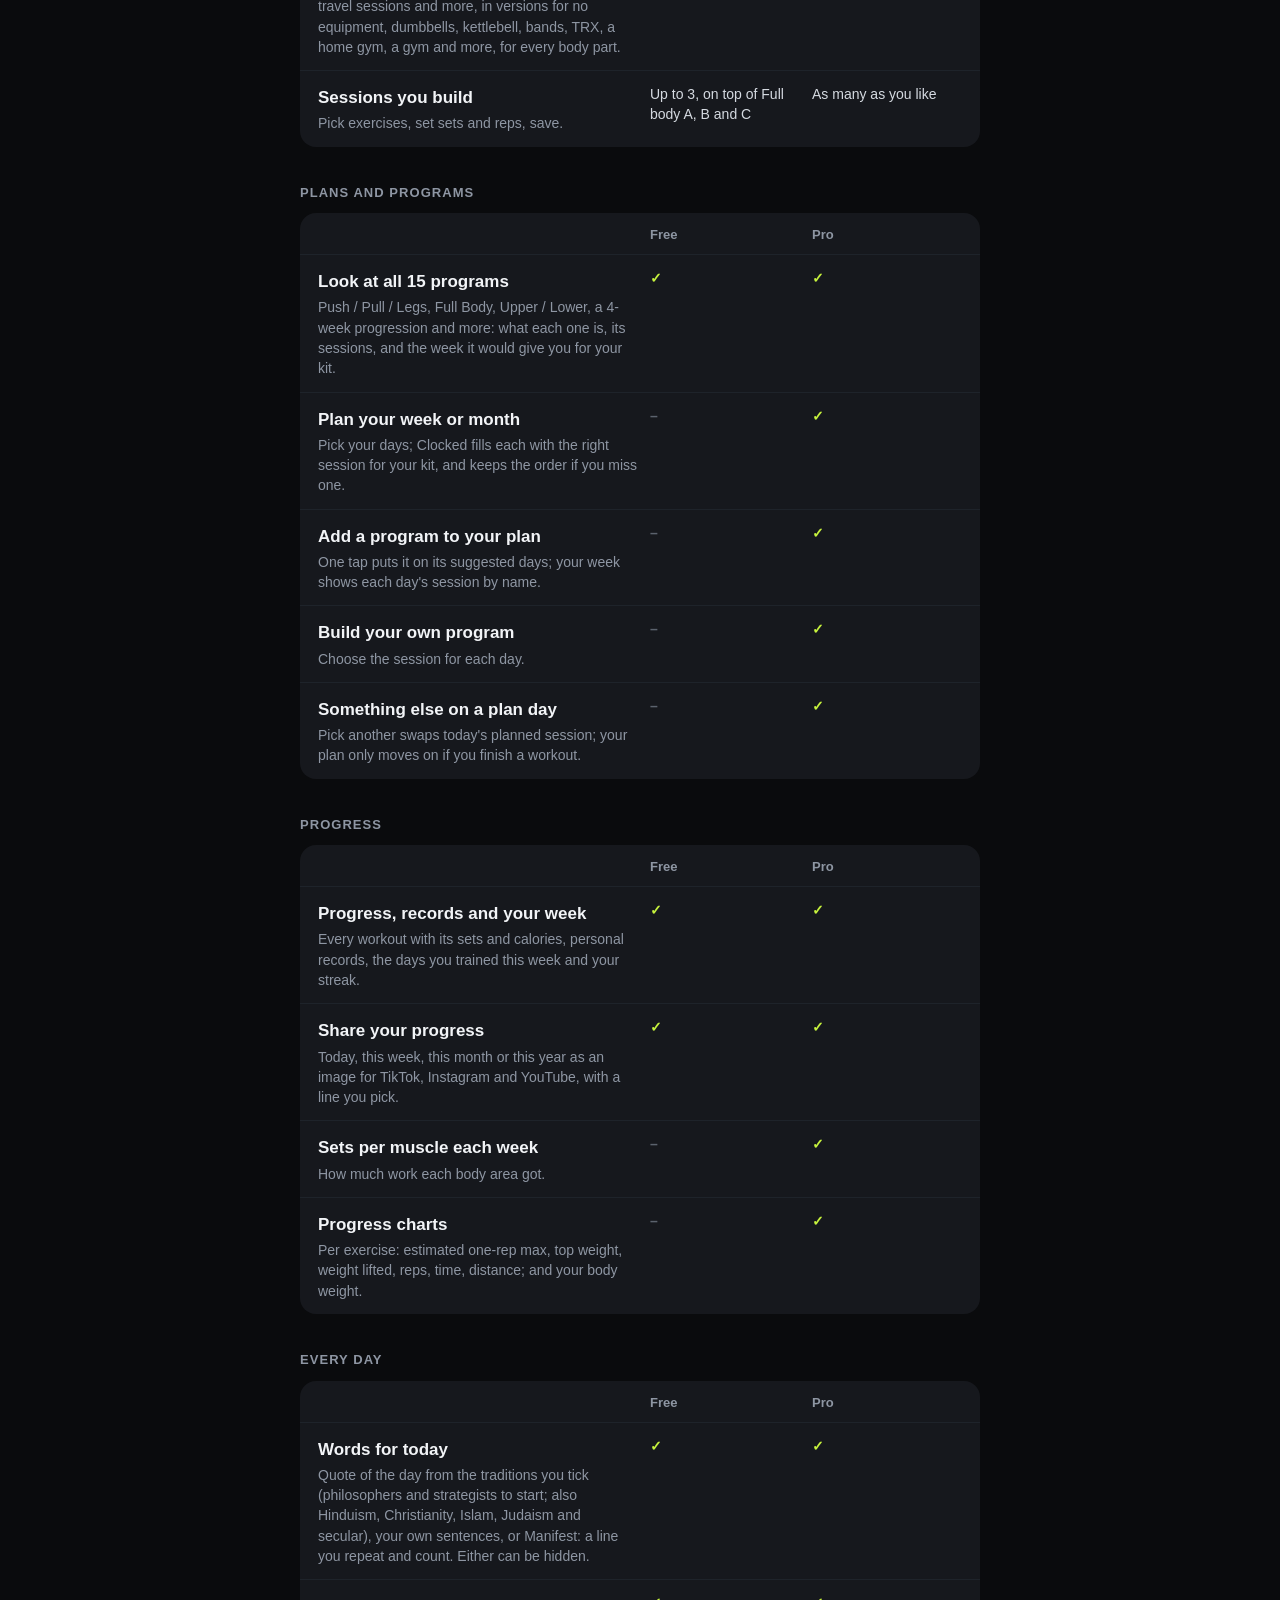
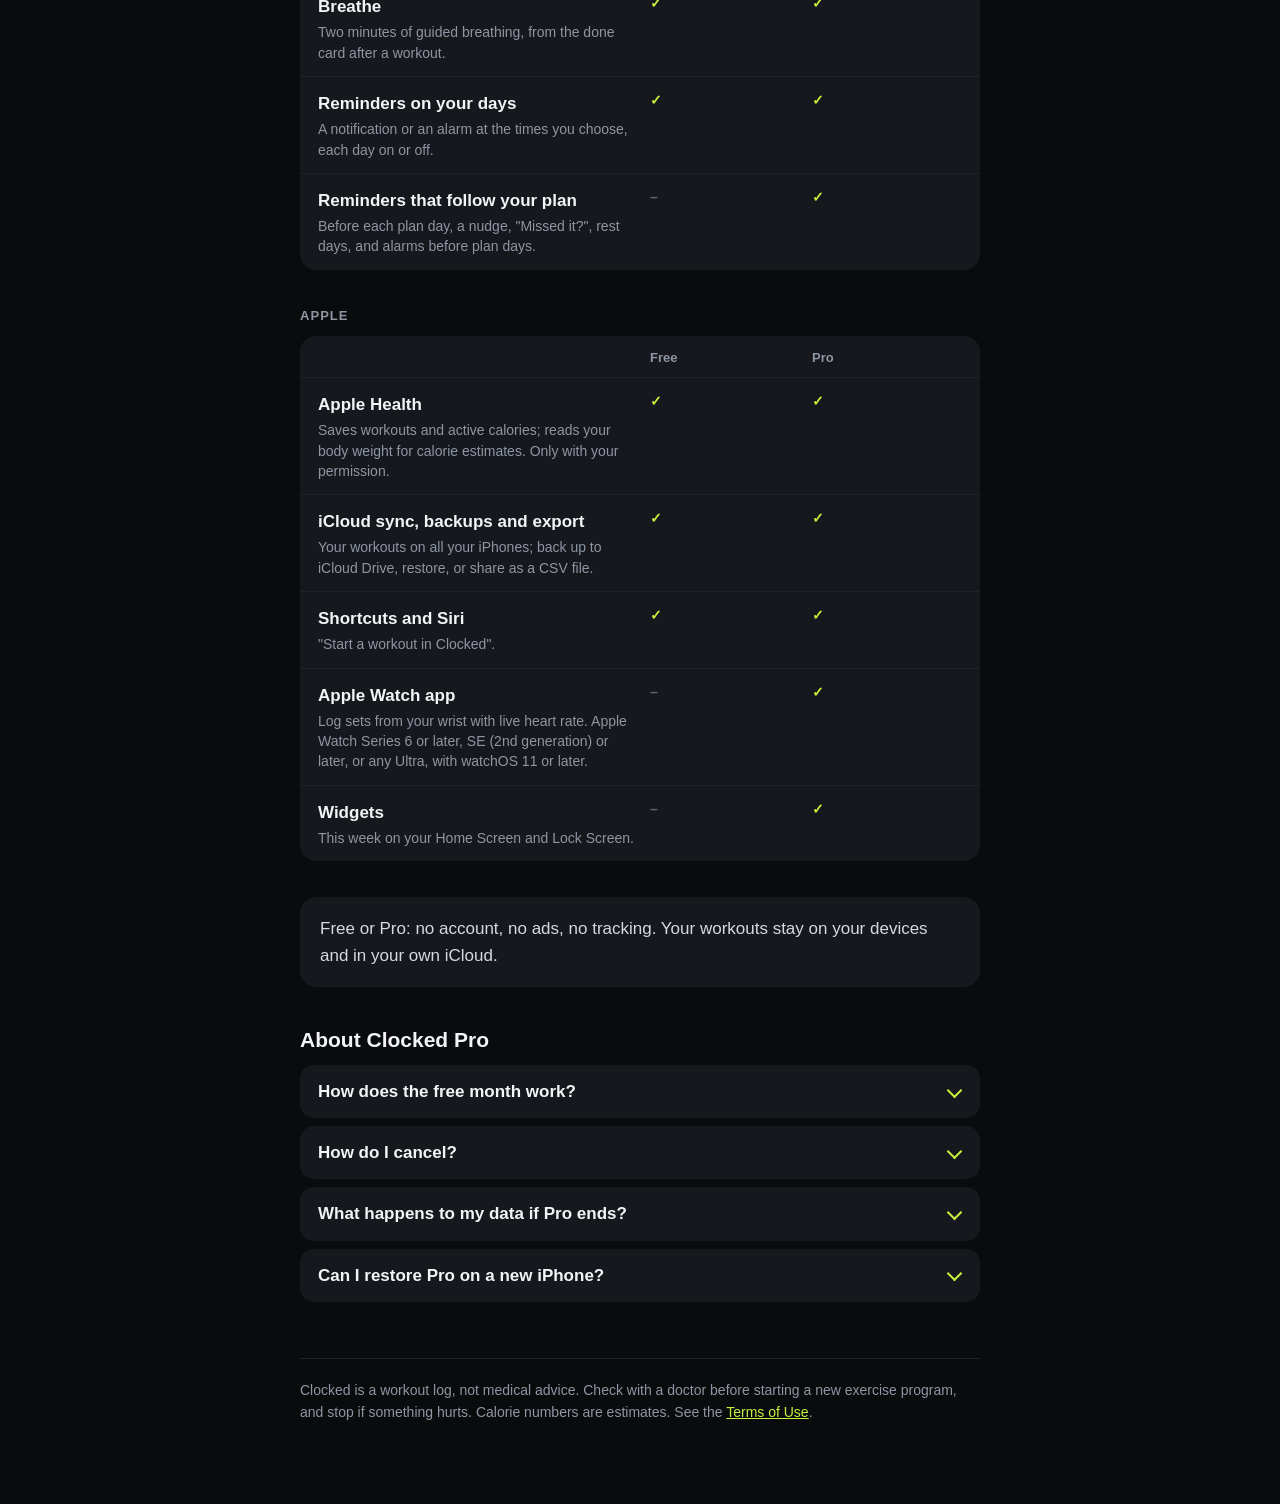
==== commit f51ba0b7: "Terms 2026-10-17: ads may come to the free version, we can change the terms any time Terms section 1" ====
--- a/free-and-pro.html
+++ b/free-and-pro.html
@@ -44,7 +44,7 @@
 <nav><a href="./">Home</a><a href="free-and-pro.html" aria-current="page">Free and Pro</a><a href="privacy.html">Privacy Policy</a><a href="terms.html">Terms of Use</a><a href="support.html">Support</a><a href="support.html#faq">FAQ</a></nav>
 
 <h1>Free and Pro</h1>
-<p class="muted">Clocked is free for good: no time limit, no ads, no account. Clocked Pro is how you support it, and it adds a workout picked for you from every session, plans and programs, progress charts and the Apple Watch app.</p>
+<p class="muted">Clocked is free for good: no time limit, no account, and no ads today (the free version may get some in the future). Clocked Pro is how you support it, and it adds a workout picked for you from every session, plans and programs, progress charts and the Apple Watch app.</p>
 
 <div class="plans">
   <div class="plan">
